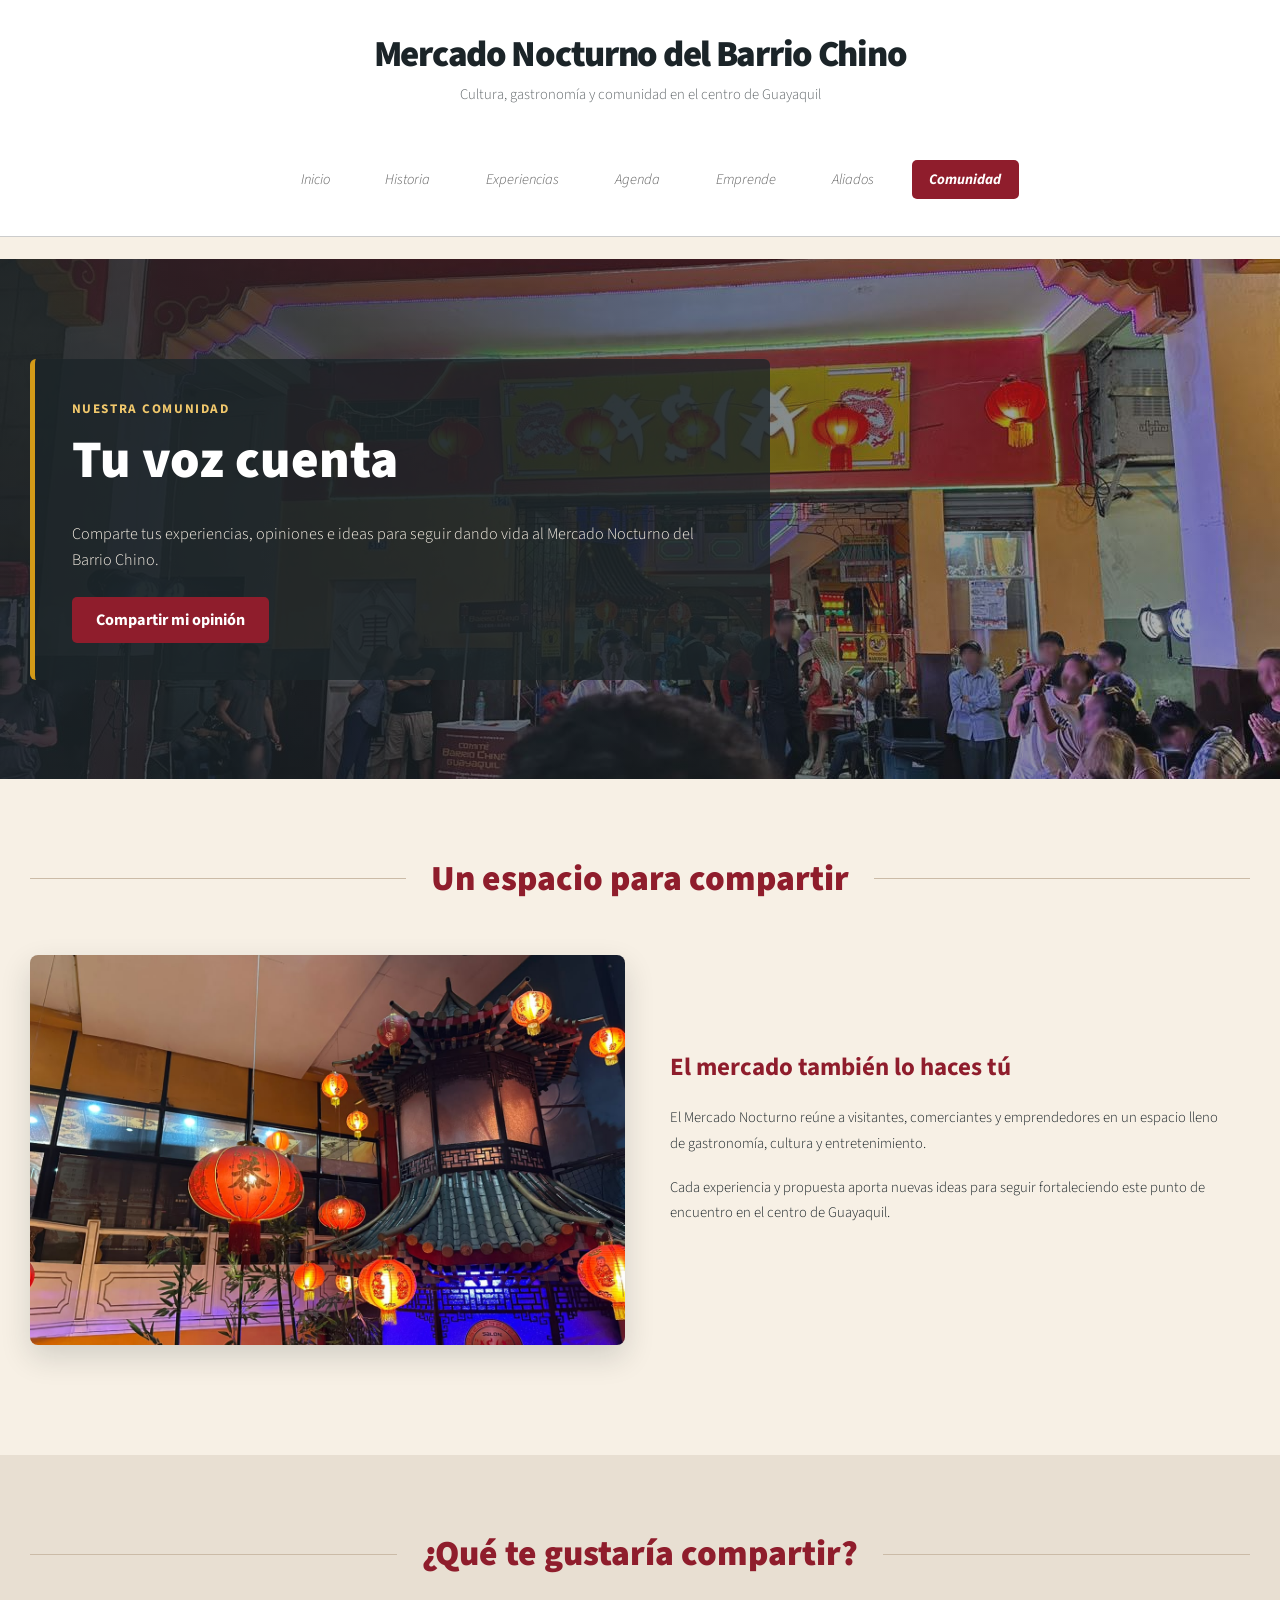
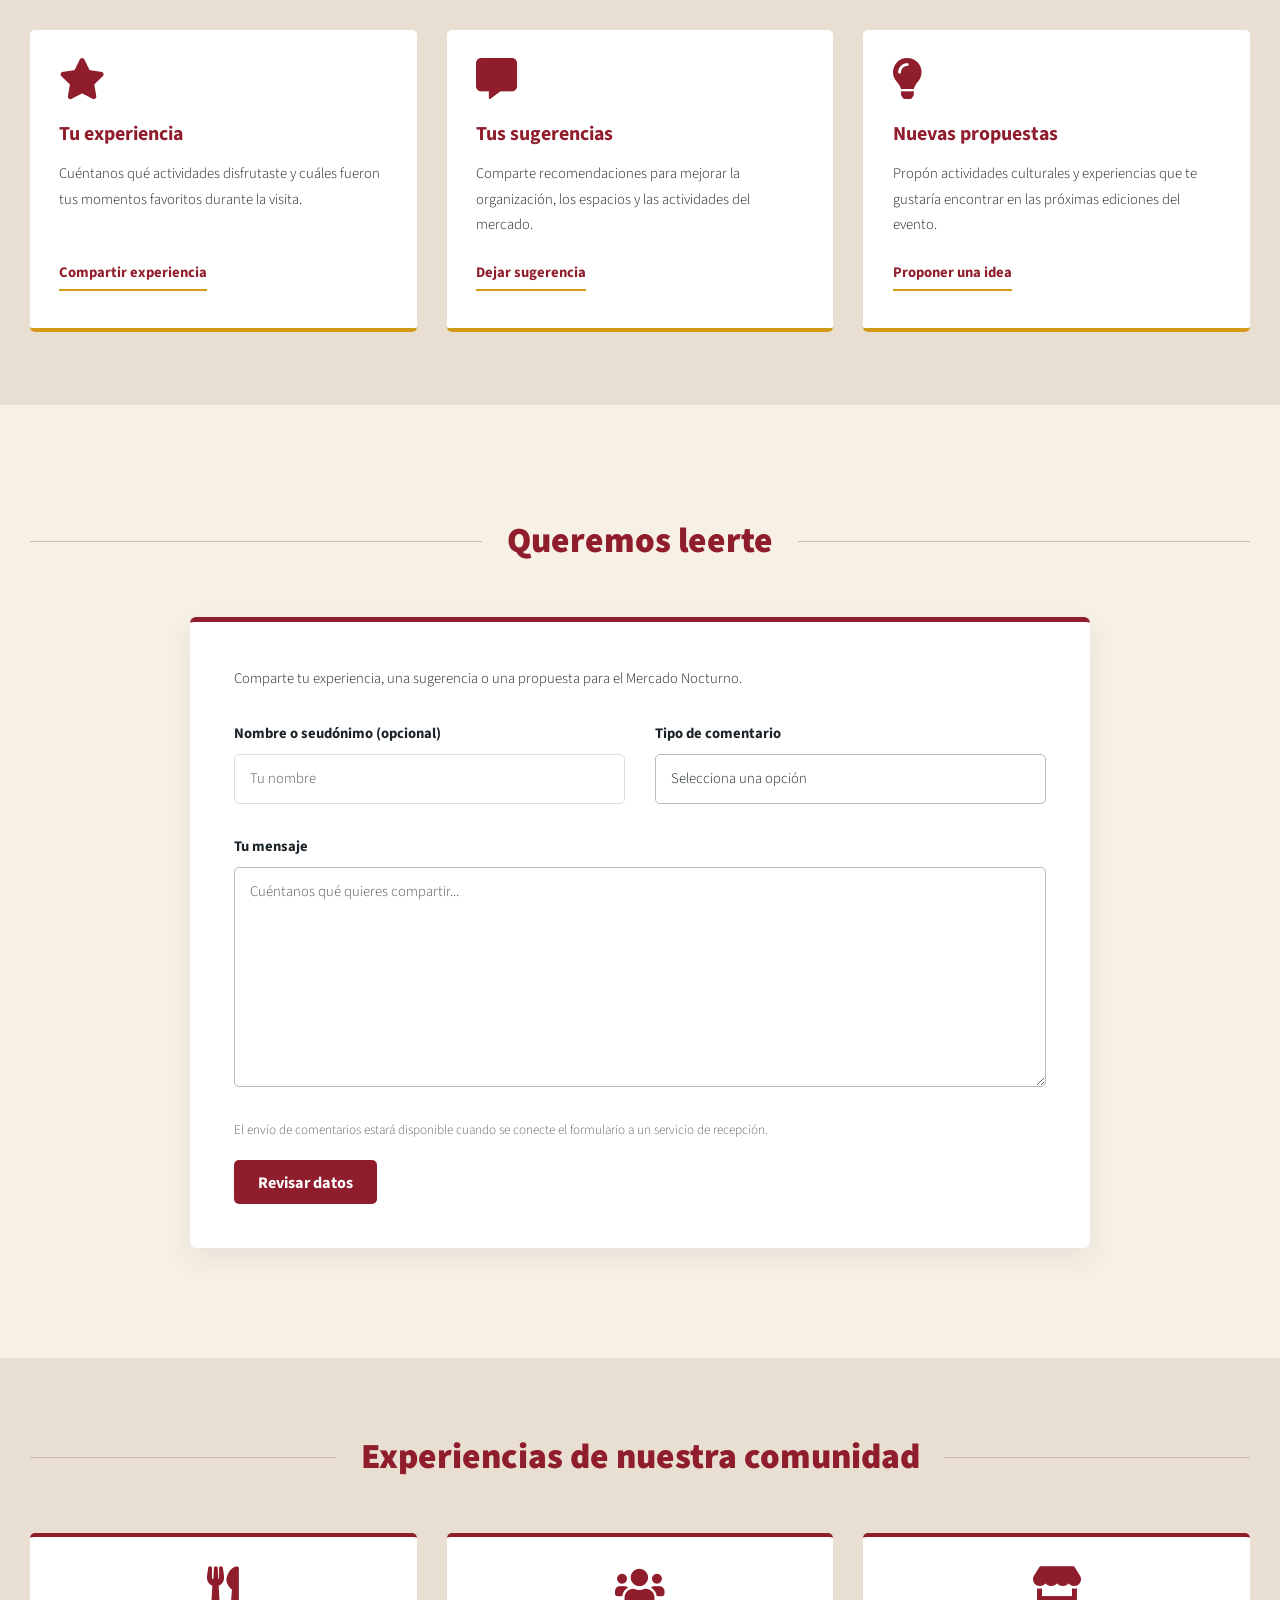
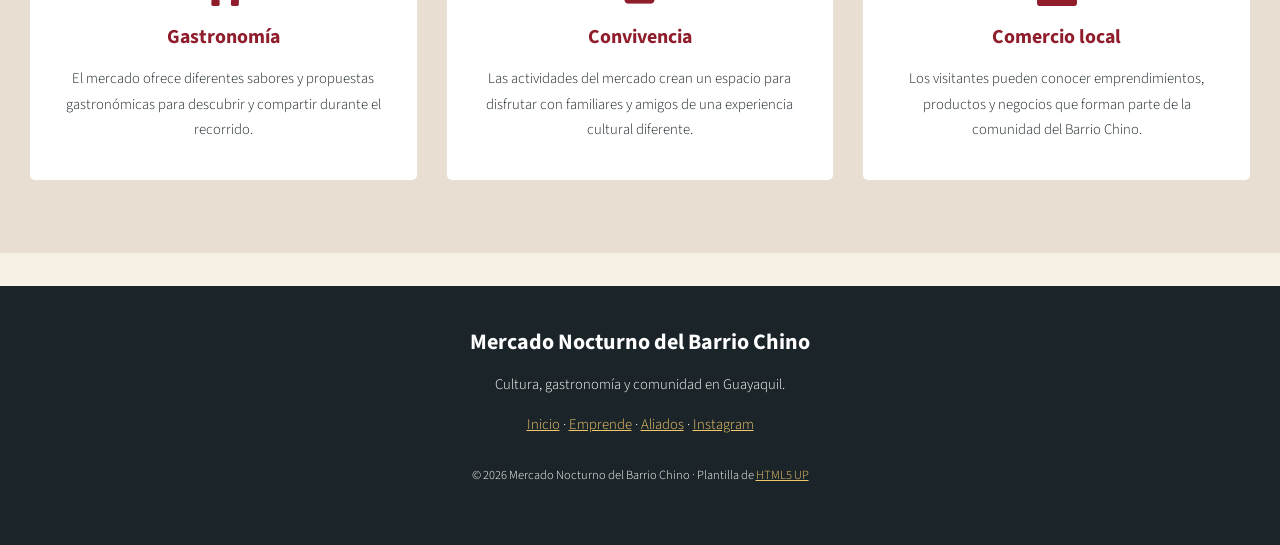
==== comunidad.html @ 09b79aa3 "Creacion de paginas secundarias y actualizacion de estilos del sitio" ====
<!DOCTYPE html>
<html lang="es">
<head>
    <meta charset="UTF-8">
    <meta name="viewport" content="width=device-width, initial-scale=1.0">
    <meta name="description" content="Comparte tus experiencias y opiniones sobre el Mercado Nocturno del Barrio Chino.">
    <title>Comunidad | Mercado Nocturno del Barrio Chino</title>
    <link rel="stylesheet" href="dopetrope/assets/css/main.css">
    <link rel="stylesheet" href="css/landing.css">
    <link rel="stylesheet" href="css/paginasAuxiliares.css">
</head>

<body class="is-preload">
    <div id="page-wrapper">

        <!-- encabezado -->

        <header id="header">
            <div class="marca">
                <h1><a href="index.html">Mercado Nocturno del Barrio Chino</a></h1>
                <p>Cultura, gastronomía y comunidad en el centro de Guayaquil</p>
            </div>

            <nav id="nav">
                <ul>
                    <li><a href="index.html">Inicio</a></li>
                    <li><a href="historia.html">Historia</a></li>
                    <li><a href="index.html#experiencias">Experiencias</a></li>
                    <li><a href="index.html#agenda">Agenda</a></li>
                    <li><a href="emprende.html">Emprende</a></li>
                    <li><a href="sponsor.html">Aliados</a></li>
                    <li class="current"><a href="comunidad.html">Comunidad</a></li>
                </ul>
            </nav>
        </header>

        <!-- banner -->

        <section class="banner-auxiliar banner-comunidad">
            <div class="container">
                <div class="banner-texto">
                    <p class="etiqueta-banner">Nuestra comunidad</p>
                    <h2>Tu voz cuenta</h2>
                    <p>Comparte tus experiencias, opiniones e ideas para
                       seguir dando vida al Mercado Nocturno del Barrio Chino.</p>
                    <a href="#formulario" class="button">Compartir mi opinión</a>
                </div>
            </div>
        </section>

        <main id="main">

            <!-- introduccion -->

            <section id="introduccion" class="seccion seccion-clara">
                <div class="container">
                    <header class="major">
                        <h2>Un espacio para compartir</h2>
                    </header>

                    <div class="row aln-middle">
                        <div class="col-6 col-12-medium">
                            <figure class="imagen-destacada">
                                <img src="resources/images/WhatsApp Image 2026-10-03 at 19.09.45.jpeg"
                                     alt="Ambiente del Barrio Chino de Guayaquil">
                            </figure>
                        </div>

                        <div class="col-6 col-12-medium">
                            <article class="texto-auxiliar">
                                <h3>El mercado también lo haces tú</h3>
                                <p>El Mercado Nocturno reúne a visitantes,
                                   comerciantes y emprendedores en un espacio
                                   lleno de gastronomía, cultura y entretenimiento.</p>
                                <p>Cada experiencia y propuesta aporta nuevas
                                   ideas para seguir fortaleciendo este punto
                                   de encuentro en el centro de Guayaquil.</p>
                            </article>
                        </div>
                    </div>
                </div>
            </section>

            <!-- opciones -->

            <section class="seccion seccion-alternativa">
                <div class="container">
                    <header class="major">
                        <h2>¿Qué te gustaría compartir?</h2>
                    </header>

                    <div class="row">
                        <div class="col-4 col-12-medium">
                            <article class="box tarjeta-auxiliar">
                                <span class="icon solid fa-star"></span>
                                <h3>Tu experiencia</h3>
                                <p>Cuéntanos qué actividades disfrutaste
                                   y cuáles fueron tus momentos favoritos
                                   durante la visita.</p>
                                <a href="#formulario" class="enlace-tarjeta">
                                    Compartir experiencia
                                </a>
                            </article>
                        </div>

                        <div class="col-4 col-12-medium">
                            <article class="box tarjeta-auxiliar">
                                <span class="icon solid fa-comment-alt"></span>
                                <h3>Tus sugerencias</h3>
                                <p>Comparte recomendaciones para mejorar
                                   la organización, los espacios y las
                                   actividades del mercado.</p>
                                <a href="#formulario" class="enlace-tarjeta">
                                    Dejar sugerencia
                                </a>
                            </article>
                        </div>

                        <div class="col-4 col-12-medium">
                            <article class="box tarjeta-auxiliar">
                                <span class="icon solid fa-lightbulb"></span>
                                <h3>Nuevas propuestas</h3>
                                <p>Propón actividades culturales y experiencias
                                   que te gustaría encontrar en las próximas
                                   ediciones del evento.</p>
                                <a href="#formulario" class="enlace-tarjeta">
                                    Proponer una idea
                                </a>
                            </article>
                        </div>
                    </div>
                </div>
            </section>

            <!-- formulario -->

            <section id="formulario" class="seccion seccion-clara">
                <div class="container">
                    <header class="major">
                        <h2>Queremos leerte</h2>
                    </header>

                    <div class="formulario-auxiliar">
                        <p>Comparte tu experiencia, una sugerencia
                           o una propuesta para el Mercado Nocturno.</p>

                        <form id="form-comunidad">
                            <div class="row">
                                <div class="col-6 col-12-small">
                                    <label for="nombre-comunidad">Nombre o seudónimo (opcional)</label>
                                    <input type="text" id="nombre-comunidad" name="nombre"
                                           placeholder="Tu nombre">
                                </div>

                                <div class="col-6 col-12-small">
                                    <label for="tipo-comentario">Tipo de comentario</label>
                                    <select id="tipo-comentario" name="tipo" required>
                                        <option value="">Selecciona una opción</option>
                                        <option value="experiencia">Experiencia</option>
                                        <option value="sugerencia">Sugerencia</option>
                                        <option value="propuesta">Propuesta</option>
                                    </select>
                                </div>

                                <div class="col-12">
                                    <label for="mensaje-comunidad">Tu mensaje</label>
                                    <textarea id="mensaje-comunidad" name="mensaje" rows="6"
                                              placeholder="Cuéntanos qué quieres compartir..."
                                              required></textarea>
                                </div>

                                <div class="col-12">
                                    <p class="aviso-formulario">El envío de comentarios estará disponible
                                       cuando se conecte el formulario a un servicio de recepción.</p>
                                    <button type="button" class="button"
                                            onclick="document.getElementById('form-comunidad').reportValidity()">
                                        Revisar datos
                                    </button>
                                </div>
                            </div>
                        </form>
                    </div>
                </div>
            </section>

            <!-- experiencias -->

            <section id="experiencias-comunidad" class="seccion seccion-alternativa">
                <div class="container">
                    <header class="major">
                        <h2>Experiencias de nuestra comunidad</h2>
                    </header>

                    <div class="row">
                        <div class="col-4 col-12-medium">
                            <article class="box tarjeta-experiencia">
                                <span class="icon solid fa-utensils"></span>
                                <h3>Gastronomía</h3>
                                <p>El mercado ofrece diferentes sabores
                                   y propuestas gastronómicas para descubrir
                                   y compartir durante el recorrido.</p>
                            </article>
                        </div>

                        <div class="col-4 col-12-medium">
                            <article class="box tarjeta-experiencia">
                                <span class="icon solid fa-users"></span>
                                <h3>Convivencia</h3>
                                <p>Las actividades del mercado crean un espacio
                                   para disfrutar con familiares y amigos
                                   de una experiencia cultural diferente.</p>
                            </article>
                        </div>

                        <div class="col-4 col-12-medium">
                            <article class="box tarjeta-experiencia">
                                <span class="icon solid fa-store"></span>
                                <h3>Comercio local</h3>
                                <p>Los visitantes pueden conocer emprendimientos,
                                   productos y negocios que forman parte
                                   de la comunidad del Barrio Chino.</p>
                            </article>
                        </div>
                    </div>
                </div>
            </section>

        </main>

        <!-- footer -->

        <footer id="footer">
            <div class="container footer-auxiliar">
                <h2>Mercado Nocturno del Barrio Chino</h2>
                <p>Cultura, gastronomía y comunidad en Guayaquil.</p>

                <p>
                    <a href="index.html">Inicio</a> ·
                    <a href="emprende.html">Emprende</a> ·
                    <a href="sponsor.html">Aliados</a> ·
                    <a href="https://www.instagram.com/comitebarriochino.gyq/"
                       target="_blank" rel="noopener noreferrer">Instagram</a>
                </p>

                <p class="creditos">&copy; 2026 Mercado Nocturno del Barrio Chino ·
                   Plantilla de <a href="https://html5up.net/">HTML5 UP</a></p>
            </div>
        </footer>

    </div>

    <!-- scripts de dopetrope -->

    <script src="dopetrope/assets/js/jquery.min.js"></script>
    <script src="dopetrope/assets/js/jquery.dropotron.min.js"></script>
    <script src="dopetrope/assets/js/browser.min.js"></script>
    <script src="dopetrope/assets/js/breakpoints.min.js"></script>
    <script src="dopetrope/assets/js/util.js"></script>
    <script src="dopetrope/assets/js/main.js"></script>
</body>
</html>
---- dopetrope/assets/css/main.css ----
@import url("fontawesome-all.min.css");
@import url("https://fonts.googleapis.com/css?family=Source+Sans+Pro:300,400,700,900,300italic");

/*
	Dopetrope by HTML5 UP
	html5up.net | @ajlkn
	Free for personal and commercial use under the CCA 3.0 license (html5up.net/license)
*/

html, body, div, span, applet, object,
iframe, h1, h2, h3, h4, h5, h6, p, blockquote,
pre, a, abbr, acronym, address, big, cite,
code, del, dfn, em, img, ins, kbd, q, s, samp,
small, strike, strong, sub, sup, tt, var, b,
u, i, center, dl, dt, dd, ol, ul, li, fieldset,
form, label, legend, table, caption, tbody,
tfoot, thead, tr, th, td, article, aside,
canvas, details, embed, figure, figcaption,
footer, header, hgroup, menu, nav, output, ruby,
section, summary, time, mark, audio, video {
	margin: 0;
	padding: 0;
	border: 0;
	font-size: 100%;
	font: inherit;
	vertical-align: baseline;}

article, aside, details, figcaption, figure,
footer, header, hgroup, menu, nav, section {
	display: block;}

body {
	line-height: 1;
}

ol, ul {
	list-style: none;
}

blockquote, q {
	quotes: none;
}

	blockquote:before, blockquote:after, q:before, q:after {
		content: '';
		content: none;
	}

table {
	border-collapse: collapse;
	border-spacing: 0;
}

body {
	-webkit-text-size-adjust: none;
}

mark {
	background-color: transparent;
	color: inherit;
}

input::-moz-focus-inner {
	border: 0;
	padding: 0;
}

input, select, textarea {
	-moz-appearance: none;
	-webkit-appearance: none;
	-ms-appearance: none;
	appearance: none;
}

/* Basic */

	html {
		box-sizing: border-box;
	}

	*, *:before, *:after {
		box-sizing: inherit;
	}

	body {
		background: #252122;
		background-image: url("images/bg02.png");
	}

		body.is-preload *, body.is-preload *:before, body.is-preload *:after {
			-moz-animation: none !important;
			-webkit-animation: none !important;
			-ms-animation: none !important;
			animation: none !important;
			-moz-transition: none !important;
			-webkit-transition: none !important;
			-ms-transition: none !important;
			transition: none !important;
		}

	body, input, textarea, select {
		font-family: 'Source Sans Pro';
		font-weight: 300;
		color: #5d5d5d;
		font-size: 14pt;
		line-height: 1.75em;
	}

	strong, b {
		color: #252122;
		font-weight: 400;
	}

	i, em {
		font-style: italic;
	}

	sub {
		position: relative;
		top: 0.5em;
		font-size: 0.8em;
	}

	sup {
		position: relative;
		top: -0.5em;
		font-size: 0.8em;
	}

	blockquote {
		border-left: solid 0.75em #dddddd;
		padding: 1em 0 1em 1.5em;
		font-style: italic;
	}

	h1, h2, h3, h4, h5, h6 {
		color: #252122;
		font-weight: 700;
	}

	h1 a, h2 a, h3 a, h4 a, h5 a, h6 a {
		color: inherit;
		text-decoration: none;
	}

	h2 {
		font-size: 1.5em;
	}

	h3 {
		font-size: 1.35em;
	}

	a {
		color: #d52349;
		text-decoration: underline;
	}

		a:hover {
			text-decoration: none;
		}

	br.clear {
		clear: both;
	}

	hr {
		border: 0;
		border-top: solid 1px #dddddd;
		height: 1px;
		margin: 2em 0 2em 0;
	}

	p, ul, ol, dl, table {
		margin-bottom: 2em;
	}

/* Container */

	.container {
		margin: 0 auto;
		max-width: 100%;
		width: 70em;
	}

		@media screen and (max-width: 1680px) {

			.container {
				width: 70em;
			}

		}

		@media screen and (max-width: 1280px) {

			.container {
				width: calc(100% - 60px);
			}

		}

		@media screen and (max-width: 980px) {

			.container {
				width: calc(100% - 80px);
			}

		}

		@media screen and (max-width: 736px) {

			.container {
				width: calc(100% - 40px);
			}

		}

/* Row */

	.row {
		display: flex;
		flex-wrap: wrap;
		box-sizing: border-box;
		align-items: stretch;
	}

		.row > * {
			box-sizing: border-box;
		}

		.row.gtr-uniform > * > :last-child {
			margin-bottom: 0;
		}

		.row.aln-left {
			justify-content: flex-start;
		}

		.row.aln-center {
			justify-content: center;
		}

		.row.aln-right {
			justify-content: flex-end;
		}

		.row.aln-top {
			align-items: flex-start;
		}

		.row.aln-middle {
			align-items: center;
		}

		.row.aln-bottom {
			align-items: flex-end;
		}

		.row > .imp {
			order: -1;
		}

		.row > .col-1 {
			width: 8.33333%;
		}

		.row > .off-1 {
			margin-left: 8.33333%;
		}

		.row > .col-2 {
			width: 16.66667%;
		}

		.row > .off-2 {
			margin-left: 16.66667%;
		}

		.row > .col-3 {
			width: 25%;
		}

		.row > .off-3 {
			margin-left: 25%;
		}

		.row > .col-4 {
			width: 33.33333%;
		}

		.row > .off-4 {
			margin-left: 33.33333%;
		}

		.row > .col-5 {
			width: 41.66667%;
		}

		.row > .off-5 {
			margin-left: 41.66667%;
		}

		.row > .col-6 {
			width: 50%;
		}

		.row > .off-6 {
			margin-left: 50%;
		}

		.row > .col-7 {
			width: 58.33333%;
		}

		.row > .off-7 {
			margin-left: 58.33333%;
		}

		.row > .col-8 {
			width: 66.66667%;
		}

		.row > .off-8 {
			margin-left: 66.66667%;
		}

		.row > .col-9 {
			width: 75%;
		}

		.row > .off-9 {
			margin-left: 75%;
		}

		.row > .col-10 {
			width: 83.33333%;
		}

		.row > .off-10 {
			margin-left: 83.33333%;
		}

		.row > .col-11 {
			width: 91.66667%;
		}

		.row > .off-11 {
			margin-left: 91.66667%;
		}

		.row > .col-12 {
			width: 100%;
		}

		.row > .off-12 {
			margin-left: 100%;
		}

		.row.gtr-0 {
			margin-top: 0px;
			margin-left: 0px;
		}

			.row.gtr-0 > * {
				padding: 0px 0 0 0px;
			}

			.row.gtr-0.gtr-uniform {
				margin-top: 0px;
			}

				.row.gtr-0.gtr-uniform > * {
					padding-top: 0px;
				}

		.row.gtr-25 {
			margin-top: -12.5px;
			margin-left: -12.5px;
		}

			.row.gtr-25 > * {
				padding: 12.5px 0 0 12.5px;
			}

			.row.gtr-25.gtr-uniform {
				margin-top: -12.5px;
			}

				.row.gtr-25.gtr-uniform > * {
					padding-top: 12.5px;
				}

		.row.gtr-50 {
			margin-top: -25px;
			margin-left: -25px;
		}

			.row.gtr-50 > * {
				padding: 25px 0 0 25px;
			}

			.row.gtr-50.gtr-uniform {
				margin-top: -25px;
			}

				.row.gtr-50.gtr-uniform > * {
					padding-top: 25px;
				}

		.row {
			margin-top: -50px;
			margin-left: -50px;
		}

			.row > * {
				padding: 50px 0 0 50px;
			}

			.row.gtr-uniform {
				margin-top: -50px;
			}

				.row.gtr-uniform > * {
					padding-top: 50px;
				}

		.row.gtr-150 {
			margin-top: -75px;
			margin-left: -75px;
		}

			.row.gtr-150 > * {
				padding: 75px 0 0 75px;
			}

			.row.gtr-150.gtr-uniform {
				margin-top: -75px;
			}

				.row.gtr-150.gtr-uniform > * {
					padding-top: 75px;
				}

		.row.gtr-200 {
			margin-top: -100px;
			margin-left: -100px;
		}

			.row.gtr-200 > * {
				padding: 100px 0 0 100px;
			}

			.row.gtr-200.gtr-uniform {
				margin-top: -100px;
			}

				.row.gtr-200.gtr-uniform > * {
					padding-top: 100px;
				}

		@media screen and (max-width: 1680px) {

			.row {
				display: flex;
				flex-wrap: wrap;
				box-sizing: border-box;
				align-items: stretch;
			}

				.row > * {
					box-sizing: border-box;
				}

				.row.gtr-uniform > * > :last-child {
					margin-bottom: 0;
				}

				.row.aln-left {
					justify-content: flex-start;
				}

				.row.aln-center {
					justify-content: center;
				}

				.row.aln-right {
					justify-content: flex-end;
				}

				.row.aln-top {
					align-items: flex-start;
				}

				.row.aln-middle {
					align-items: center;
				}

				.row.aln-bottom {
					align-items: flex-end;
				}

				.row > .imp-xlarge {
					order: -1;
				}

				.row > .col-1-xlarge {
					width: 8.33333%;
				}

				.row > .off-1-xlarge {
					margin-left: 8.33333%;
				}

				.row > .col-2-xlarge {
					width: 16.66667%;
				}

				.row > .off-2-xlarge {
					margin-left: 16.66667%;
				}

				.row > .col-3-xlarge {
					width: 25%;
				}

				.row > .off-3-xlarge {
					margin-left: 25%;
				}

				.row > .col-4-xlarge {
					width: 33.33333%;
				}

				.row > .off-4-xlarge {
					margin-left: 33.33333%;
				}

				.row > .col-5-xlarge {
					width: 41.66667%;
				}

				.row > .off-5-xlarge {
					margin-left: 41.66667%;
				}

				.row > .col-6-xlarge {
					width: 50%;
				}

				.row > .off-6-xlarge {
					margin-left: 50%;
				}

				.row > .col-7-xlarge {
					width: 58.33333%;
				}

				.row > .off-7-xlarge {
					margin-left: 58.33333%;
				}

				.row > .col-8-xlarge {
					width: 66.66667%;
				}

				.row > .off-8-xlarge {
					margin-left: 66.66667%;
				}

				.row > .col-9-xlarge {
					width: 75%;
				}

				.row > .off-9-xlarge {
					margin-left: 75%;
				}

				.row > .col-10-xlarge {
					width: 83.33333%;
				}

				.row > .off-10-xlarge {
					margin-left: 83.33333%;
				}

				.row > .col-11-xlarge {
					width: 91.66667%;
				}

				.row > .off-11-xlarge {
					margin-left: 91.66667%;
				}

				.row > .col-12-xlarge {
					width: 100%;
				}

				.row > .off-12-xlarge {
					margin-left: 100%;
				}

				.row.gtr-0 {
					margin-top: 0px;
					margin-left: 0px;
				}

					.row.gtr-0 > * {
						padding: 0px 0 0 0px;
					}

					.row.gtr-0.gtr-uniform {
						margin-top: 0px;
					}

						.row.gtr-0.gtr-uniform > * {
							padding-top: 0px;
						}

				.row.gtr-25 {
					margin-top: -12.5px;
					margin-left: -12.5px;
				}

					.row.gtr-25 > * {
						padding: 12.5px 0 0 12.5px;
					}

					.row.gtr-25.gtr-uniform {
						margin-top: -12.5px;
					}

						.row.gtr-25.gtr-uniform > * {
							padding-top: 12.5px;
						}

				.row.gtr-50 {
					margin-top: -25px;
					margin-left: -25px;
				}

					.row.gtr-50 > * {
						padding: 25px 0 0 25px;
					}

					.row.gtr-50.gtr-uniform {
						margin-top: -25px;
					}

						.row.gtr-50.gtr-uniform > * {
							padding-top: 25px;
						}

				.row {
					margin-top: -50px;
					margin-left: -50px;
				}

					.row > * {
						padding: 50px 0 0 50px;
					}

					.row.gtr-uniform {
						margin-top: -50px;
					}

						.row.gtr-uniform > * {
							padding-top: 50px;
						}

				.row.gtr-150 {
					margin-top: -75px;
					margin-left: -75px;
				}

					.row.gtr-150 > * {
						padding: 75px 0 0 75px;
					}

					.row.gtr-150.gtr-uniform {
						margin-top: -75px;
					}

						.row.gtr-150.gtr-uniform > * {
							padding-top: 75px;
						}

				.row.gtr-200 {
					margin-top: -100px;
					margin-left: -100px;
				}

					.row.gtr-200 > * {
						padding: 100px 0 0 100px;
					}

					.row.gtr-200.gtr-uniform {
						margin-top: -100px;
					}

						.row.gtr-200.gtr-uniform > * {
							padding-top: 100px;
						}

		}

		@media screen and (max-width: 1280px) {

			.row {
				display: flex;
				flex-wrap: wrap;
				box-sizing: border-box;
				align-items: stretch;
			}

				.row > * {
					box-sizing: border-box;
				}

				.row.gtr-uniform > * > :last-child {
					margin-bottom: 0;
				}

				.row.aln-left {
					justify-content: flex-start;
				}

				.row.aln-center {
					justify-content: center;
				}

				.row.aln-right {
					justify-content: flex-end;
				}

				.row.aln-top {
					align-items: flex-start;
				}

				.row.aln-middle {
					align-items: center;
				}

				.row.aln-bottom {
					align-items: flex-end;
				}

				.row > .imp-large {
					order: -1;
				}

				.row > .col-1-large {
					width: 8.33333%;
				}

				.row > .off-1-large {
					margin-left: 8.33333%;
				}

				.row > .col-2-large {
					width: 16.66667%;
				}

				.row > .off-2-large {
					margin-left: 16.66667%;
				}

				.row > .col-3-large {
					width: 25%;
				}

				.row > .off-3-large {
					margin-left: 25%;
				}

				.row > .col-4-large {
					width: 33.33333%;
				}

				.row > .off-4-large {
					margin-left: 33.33333%;
				}

				.row > .col-5-large {
					width: 41.66667%;
				}

				.row > .off-5-large {
					margin-left: 41.66667%;
				}

				.row > .col-6-large {
					width: 50%;
				}

				.row > .off-6-large {
					margin-left: 50%;
				}

				.row > .col-7-large {
					width: 58.33333%;
				}

				.row > .off-7-large {
					margin-left: 58.33333%;
				}

				.row > .col-8-large {
					width: 66.66667%;
				}

				.row > .off-8-large {
					margin-left: 66.66667%;
				}

				.row > .col-9-large {
					width: 75%;
				}

				.row > .off-9-large {
					margin-left: 75%;
				}

				.row > .col-10-large {
					width: 83.33333%;
				}

				.row > .off-10-large {
					margin-left: 83.33333%;
				}

				.row > .col-11-large {
					width: 91.66667%;
				}

				.row > .off-11-large {
					margin-left: 91.66667%;
				}

				.row > .col-12-large {
					width: 100%;
				}

				.row > .off-12-large {
					margin-left: 100%;
				}

				.row.gtr-0 {
					margin-top: 0px;
					margin-left: 0px;
				}

					.row.gtr-0 > * {
						padding: 0px 0 0 0px;
					}

					.row.gtr-0.gtr-uniform {
						margin-top: 0px;
					}

						.row.gtr-0.gtr-uniform > * {
							padding-top: 0px;
						}

				.row.gtr-25 {
					margin-top: -7.5px;
					margin-left: -7.5px;
				}

					.row.gtr-25 > * {
						padding: 7.5px 0 0 7.5px;
					}

					.row.gtr-25.gtr-uniform {
						margin-top: -7.5px;
					}

						.row.gtr-25.gtr-uniform > * {
							padding-top: 7.5px;
						}

				.row.gtr-50 {
					margin-top: -15px;
					margin-left: -15px;
				}

					.row.gtr-50 > * {
						padding: 15px 0 0 15px;
					}

					.row.gtr-50.gtr-uniform {
						margin-top: -15px;
					}

						.row.gtr-50.gtr-uniform > * {
							padding-top: 15px;
						}

				.row {
					margin-top: -30px;
					margin-left: -30px;
				}

					.row > * {
						padding: 30px 0 0 30px;
					}

					.row.gtr-uniform {
						margin-top: -30px;
					}

						.row.gtr-uniform > * {
							padding-top: 30px;
						}

				.row.gtr-150 {
					margin-top: -45px;
					margin-left: -45px;
				}

					.row.gtr-150 > * {
						padding: 45px 0 0 45px;
					}

					.row.gtr-150.gtr-uniform {
						margin-top: -45px;
					}

						.row.gtr-150.gtr-uniform > * {
							padding-top: 45px;
						}

				.row.gtr-200 {
					margin-top: -60px;
					margin-left: -60px;
				}

					.row.gtr-200 > * {
						padding: 60px 0 0 60px;
					}

					.row.gtr-200.gtr-uniform {
						margin-top: -60px;
					}

						.row.gtr-200.gtr-uniform > * {
							padding-top: 60px;
						}

		}

		@media screen and (max-width: 980px) {

			.row {
				display: flex;
				flex-wrap: wrap;
				box-sizing: border-box;
				align-items: stretch;
			}

				.row > * {
					box-sizing: border-box;
				}

				.row.gtr-uniform > * > :last-child {
					margin-bottom: 0;
				}

				.row.aln-left {
					justify-content: flex-start;
				}

				.row.aln-center {
					justify-content: center;
				}

				.row.aln-right {
					justify-content: flex-end;
				}

				.row.aln-top {
					align-items: flex-start;
				}

				.row.aln-middle {
					align-items: center;
				}

				.row.aln-bottom {
					align-items: flex-end;
				}

				.row > .imp-medium {
					order: -1;
				}

				.row > .col-1-medium {
					width: 8.33333%;
				}

				.row > .off-1-medium {
					margin-left: 8.33333%;
				}

				.row > .col-2-medium {
					width: 16.66667%;
				}

				.row > .off-2-medium {
					margin-left: 16.66667%;
				}

				.row > .col-3-medium {
					width: 25%;
				}

				.row > .off-3-medium {
					margin-left: 25%;
				}

				.row > .col-4-medium {
					width: 33.33333%;
				}

				.row > .off-4-medium {
					margin-left: 33.33333%;
				}

				.row > .col-5-medium {
					width: 41.66667%;
				}

				.row > .off-5-medium {
					margin-left: 41.66667%;
				}

				.row > .col-6-medium {
					width: 50%;
				}

				.row > .off-6-medium {
					margin-left: 50%;
				}

				.row > .col-7-medium {
					width: 58.33333%;
				}

				.row > .off-7-medium {
					margin-left: 58.33333%;
				}

				.row > .col-8-medium {
					width: 66.66667%;
				}

				.row > .off-8-medium {
					margin-left: 66.66667%;
				}

				.row > .col-9-medium {
					width: 75%;
				}

				.row > .off-9-medium {
					margin-left: 75%;
				}

				.row > .col-10-medium {
					width: 83.33333%;
				}

				.row > .off-10-medium {
					margin-left: 83.33333%;
				}

				.row > .col-11-medium {
					width: 91.66667%;
				}

				.row > .off-11-medium {
					margin-left: 91.66667%;
				}

				.row > .col-12-medium {
					width: 100%;
				}

				.row > .off-12-medium {
					margin-left: 100%;
				}

				.row.gtr-0 {
					margin-top: 0px;
					margin-left: 0px;
				}

					.row.gtr-0 > * {
						padding: 0px 0 0 0px;
					}

					.row.gtr-0.gtr-uniform {
						margin-top: 0px;
					}

						.row.gtr-0.gtr-uniform > * {
							padding-top: 0px;
						}

				.row.gtr-25 {
					margin-top: -10px;
					margin-left: -10px;
				}

					.row.gtr-25 > * {
						padding: 10px 0 0 10px;
					}

					.row.gtr-25.gtr-uniform {
						margin-top: -10px;
					}

						.row.gtr-25.gtr-uniform > * {
							padding-top: 10px;
						}

				.row.gtr-50 {
					margin-top: -20px;
					margin-left: -20px;
				}

					.row.gtr-50 > * {
						padding: 20px 0 0 20px;
					}

					.row.gtr-50.gtr-uniform {
						margin-top: -20px;
					}

						.row.gtr-50.gtr-uniform > * {
							padding-top: 20px;
						}

				.row {
					margin-top: -40px;
					margin-left: -40px;
				}

					.row > * {
						padding: 40px 0 0 40px;
					}

					.row.gtr-uniform {
						margin-top: -40px;
					}

						.row.gtr-uniform > * {
							padding-top: 40px;
						}

				.row.gtr-150 {
					margin-top: -60px;
					margin-left: -60px;
				}

					.row.gtr-150 > * {
						padding: 60px 0 0 60px;
					}

					.row.gtr-150.gtr-uniform {
						margin-top: -60px;
					}

						.row.gtr-150.gtr-uniform > * {
							padding-top: 60px;
						}

				.row.gtr-200 {
					margin-top: -80px;
					margin-left: -80px;
				}

					.row.gtr-200 > * {
						padding: 80px 0 0 80px;
					}

					.row.gtr-200.gtr-uniform {
						margin-top: -80px;
					}

						.row.gtr-200.gtr-uniform > * {
							padding-top: 80px;
						}

		}

		@media screen and (max-width: 736px) {

			.row {
				display: flex;
				flex-wrap: wrap;
				box-sizing: border-box;
				align-items: stretch;
			}

				.row > * {
					box-sizing: border-box;
				}

				.row.gtr-uniform > * > :last-child {
					margin-bottom: 0;
				}

				.row.aln-left {
					justify-content: flex-start;
				}

				.row.aln-center {
					justify-content: center;
				}

				.row.aln-right {
					justify-content: flex-end;
				}

				.row.aln-top {
					align-items: flex-start;
				}

				.row.aln-middle {
					align-items: center;
				}

				.row.aln-bottom {
					align-items: flex-end;
				}

				.row > .imp-small {
					order: -1;
				}

				.row > .col-1-small {
					width: 8.33333%;
				}

				.row > .off-1-small {
					margin-left: 8.33333%;
				}

				.row > .col-2-small {
					width: 16.66667%;
				}

				.row > .off-2-small {
					margin-left: 16.66667%;
				}

				.row > .col-3-small {
					width: 25%;
				}

				.row > .off-3-small {
					margin-left: 25%;
				}

				.row > .col-4-small {
					width: 33.33333%;
				}

				.row > .off-4-small {
					margin-left: 33.33333%;
				}

				.row > .col-5-small {
					width: 41.66667%;
				}

				.row > .off-5-small {
					margin-left: 41.66667%;
				}

				.row > .col-6-small {
					width: 50%;
				}

				.row > .off-6-small {
					margin-left: 50%;
				}

				.row > .col-7-small {
					width: 58.33333%;
				}

				.row > .off-7-small {
					margin-left: 58.33333%;
				}

				.row > .col-8-small {
					width: 66.66667%;
				}

				.row > .off-8-small {
					margin-left: 66.66667%;
				}

				.row > .col-9-small {
					width: 75%;
				}

				.row > .off-9-small {
					margin-left: 75%;
				}

				.row > .col-10-small {
					width: 83.33333%;
				}

				.row > .off-10-small {
					margin-left: 83.33333%;
				}

				.row > .col-11-small {
					width: 91.66667%;
				}

				.row > .off-11-small {
					margin-left: 91.66667%;
				}

				.row > .col-12-small {
					width: 100%;
				}

				.row > .off-12-small {
					margin-left: 100%;
				}

				.row.gtr-0 {
					margin-top: 0px;
					margin-left: 0px;
				}

					.row.gtr-0 > * {
						padding: 0px 0 0 0px;
					}

					.row.gtr-0.gtr-uniform {
						margin-top: 0px;
					}

						.row.gtr-0.gtr-uniform > * {
							padding-top: 0px;
						}

				.row.gtr-25 {
					margin-top: -5px;
					margin-left: -5px;
				}

					.row.gtr-25 > * {
						padding: 5px 0 0 5px;
					}

					.row.gtr-25.gtr-uniform {
						margin-top: -5px;
					}

						.row.gtr-25.gtr-uniform > * {
							padding-top: 5px;
						}

				.row.gtr-50 {
					margin-top: -10px;
					margin-left: -10px;
				}

					.row.gtr-50 > * {
						padding: 10px 0 0 10px;
					}

					.row.gtr-50.gtr-uniform {
						margin-top: -10px;
					}

						.row.gtr-50.gtr-uniform > * {
							padding-top: 10px;
						}

				.row {
					margin-top: -20px;
					margin-left: -20px;
				}

					.row > * {
						padding: 20px 0 0 20px;
					}

					.row.gtr-uniform {
						margin-top: -20px;
					}

						.row.gtr-uniform > * {
							padding-top: 20px;
						}

				.row.gtr-150 {
					margin-top: -30px;
					margin-left: -30px;
				}

					.row.gtr-150 > * {
						padding: 30px 0 0 30px;
					}

					.row.gtr-150.gtr-uniform {
						margin-top: -30px;
					}

						.row.gtr-150.gtr-uniform > * {
							padding-top: 30px;
						}

				.row.gtr-200 {
					margin-top: -40px;
					margin-left: -40px;
				}

					.row.gtr-200 > * {
						padding: 40px 0 0 40px;
					}

					.row.gtr-200.gtr-uniform {
						margin-top: -40px;
					}

						.row.gtr-200.gtr-uniform > * {
							padding-top: 40px;
						}

		}

/* Form */

	form label {
		display: block;
		color: #252122;
		font-weight: 400;
		margin: 0 0 0.5em 0;
	}

	form input[type=text],
	form input[type=email],
	form input[type=password],
	form select,
	form textarea {
		-webkit-appearance: none;
		display: block;
		border: 0;
		padding: 0.75em 1em;
		font-size: 1em;
		border-radius: 5px;
		border: solid 1px #dddddd;
		background: #fff;
		width: 100%;
	}

		form input[type=text]:focus,
		form input[type=email]:focus,
		form input[type=password]:focus,
		form select:focus,
		form textarea:focus {
			box-shadow: inset 0px 0px 1px 1px #43bff0;
		}

	form textarea {
		height: 15em;
	}

	form ::-webkit-input-placeholder {
		color: #555 !important;
	}

	form :-moz-placeholder {
		color: #555 !important;
	}

	form ::-moz-placeholder {
		color: #555 !important;
	}

	form :-ms-input-placeholder {
		color: #555 !important;
	}

	form ::-moz-focus-inner {
		border: 0;
	}

/* Tables */

	table {
		width: 100%;
	}

		table tr {
			border-top: solid 1px #dddddd;
		}

			table tr:first-child {
				border-top: 0;
			}

		table td {
			padding: 0.5em 1em 0.5em 1em;
		}

		table th {
			text-align: left;
			padding: 0.5em 1em 0.5em 1em;
			font-weight: 700;
			margin: 0 0 1em 0;
		}

		table thead {
			border-bottom: solid 2px #dddddd;
		}

/* Section/Article */

	section, article {
		margin-bottom: 2.5em;
	}

		section > :last-child, section:last-child, article > :last-child, article:last-child {
			margin-bottom: 0;
		}

	header {
		margin: 0 0 1.5em 0;
	}

		header > p {
			display: block;
			font-style: italic;
			margin: 0.5em 0 0 0;
			padding-bottom: 0.5em;
		}

		header.major {
			position: relative;
			text-align: center;
			border-top: solid 1px #ccc;
			top: 1em;
			margin: 0 0 3em 0;
		}

			header.major h2 {
				background: #fff;
				position: relative;
				top: -0.65em;
				display: inline;
				margin: 0;
				padding: 0 1em 0 1em;
			}

	footer {
		margin: 2.25em 0 0 0;
	}

/* Box */

	.box {
		background: #ffffff;
		border-bottom: solid 1px #ccc;
		padding: 2.75em 1.75em 2.75em 1.75em;
	}

		.box .image.featured {
			position: relative;
			width: auto;
			left: 1.75em;
			top: 1.75em;
			margin: -4.5em 0 4.25em -3.5em;
		}

		.box.post header {
			padding-top: 1em;
			margin: 0 0 2em 0;
		}

		.box.post h2 {
			font-size: 2.5em;
			letter-spacing: -0.015em;
		}

		.box.post header > p {
			margin-top: 1.25em;
			font-size: 1.25em;
		}

		.box footer ul.actions {
			margin-bottom: 0;
		}

/* Button */

	input[type="button"],
	input[type="submit"],
	input[type="reset"],
	button,
	.button {
		-webkit-appearance: none;
		display: inline-block;
		text-decoration: none;
		cursor: pointer;
		border: 0;
		border-radius: 5px;
		background: #d52349;
		color: #fff !important;
		font-weight: 700;
		outline: 0;
		font-size: 1.1em;
		padding: 0.65em 1.5em 0.65em 1.5em;
		text-align: center;
		-moz-transition: background-color .25s ease-in-out;
		-webkit-transition: background-color .25s ease-in-out;
		-ms-transition: background-color .25s ease-in-out;
		transition: background-color .25s ease-in-out;
	}

		input[type="button"]:hover,
		input[type="submit"]:hover,
		input[type="reset"]:hover,
		button:hover,
		.button:hover {
			background: #e53359;
		}

		input[type="button"]:active,
		input[type="submit"]:active,
		input[type="reset"]:active,
		button:active,
		.button:active {
			background: #c51349;
		}

		input[type="button"].alt,
		input[type="submit"].alt,
		input[type="reset"].alt,
		button.alt,
		.button.alt {
			background: #252122;
		}

			input[type="button"].alt:hover,
			input[type="submit"].alt:hover,
			input[type="reset"].alt:hover,
			button.alt:hover,
			.button.alt:hover {
				background: #353132;
			}

			input[type="button"].alt:active,
			input[type="submit"].alt:active,
			input[type="reset"].alt:active,
			button.alt:active,
			.button.alt:active {
				background: #151112;
			}

		input[type="button"].icon:before,
		input[type="submit"].icon:before,
		input[type="reset"].icon:before,
		button.icon:before,
		.button.icon:before {
			opacity: 0.35;
			position: relative;
			top: 0.05em;
			margin-right: 0.75em;
		}

		input[type="button"].large,
		input[type="submit"].large,
		input[type="reset"].large,
		button.large,
		.button.large {
			font-size: 1.5em;
			padding: 0.75em 1.5em 0.75em 1.5em;
		}

/* Image */

	.image {
		display: inline-block;
		outline: 0;
	}

		.image img {
			display: block;
			width: 100%;
		}

		.image.centered {
			display: block;
			margin: 0 0 2em 0;
		}

			.image.centered img {
				margin: 0 auto;
				width: auto;
			}

		.image.featured {
			display: block;
			width: 100%;
			margin: 0 0 2em 0;
		}

		.image.left {
			float: left;
			margin: 0 2em 2em 0;
		}

/* List */

	ul {
		list-style: disc;
		padding-left: 1em;
	}

		ul li {
			padding-left: 0.5em;
		}

	ol {
		list-style: decimal;
		padding-left: 1.25em;
	}

		ol li {
			padding-left: 0.25em;
		}

/* Actions */

	ul.actions {
		list-style: none;
		padding-left: 0;
	}

		ul.actions li {
			display: inline-block;
			margin-left: 1em;
			padding-left: 0;
		}

			ul.actions li:first-child {
				margin-left: 0;
			}

/* Links */

	ul.links {
		list-style: none;
		padding-left: 0;
	}

		ul.links li {
			display: inline-block;
			border-left: solid 1px rgba(255, 255, 255, 0.05);
			padding: 0 0 0 1em;
			margin: 0 0 0 1em;
		}

			ul.links li:first-child {
				border-left: 0;
				padding-left: 0;
				margin-left: 0;
			}

/* Contact */

	ul.contact {
		list-style: none;
		padding-left: 0;
	}

		ul.contact li {
			position: relative;
			border-top: solid 1px #ddd;
			padding: 1.3em 0 1.3em 7em;
		}

			ul.contact li h3 {
				position: absolute;
				left: 0;
				top: 1.3em;
				font-size: 1.1em;
			}

			ul.contact li p {
				margin: 0;
			}

			ul.contact li:first-child {
				padding-top: 0;
				border-top: 0;
			}

				ul.contact li:first-child h3 {
					top: 0;
				}

/* Dates */

	ul.dates {
		list-style: none;
		padding-left: 0;
	}

		ul.dates li {
			position: relative;
			border-top: solid 1px #ddd;
			padding: 1.3em 0 1.3em 6.75em;
		}

		ul.dates .date {
			display: block;
			position: absolute;
			left: 0;
			top: 1.3em;
			background-color: #d52349;
			height: 3.5em;
			text-align: center;
			color: #fff;
			line-height: 1em;
			border-top-left-radius: 5px;
			border-bottom-left-radius: 5px;
			padding: 0.5em 0.75em 0 1em;
		}

			ul.dates .date:after {
				content: '';
				position: absolute;
				bottom: 0;
				right: -1.2em;
				border-left: solid 1.25em #d52349;
				border-top: solid 1.8em transparent;
				border-bottom: solid 1.8em transparent;
			}

			ul.dates .date strong {
				display: block;
				font-size: 1.75em;
				padding-top: 0.15em;
			}

		ul.dates h3 {
			font-size: 1.1em;
		}

		ul.dates p {
			margin: 0;
		}

		ul.dates li:first-child {
			border-top: 0;
			padding-top: 0;
		}

			ul.dates li:first-child .date {
				top: 0;
			}

/* Divided */

	ul.divided {
		list-style: none;
		padding-left: 0;
	}

		ul.divided li {
			border-top: solid 1px #ddd;
			padding: 1em 0 1em 0;
		}

			ul.divided li:first-child {
				border-top: 0;
				padding-top: 0;
			}

/* Social */

	ul.social {
		list-style: none;
		padding-left: 0;
		overflow: hidden;
		cursor: default;
		margin: 0 0 3.25em 0;
	}

		ul.social li {
			display: inline-block;
			padding-left: 0;
			margin-left: 0.75em;
		}

			ul.social li:first-child {
				margin-left: 0;
			}

			ul.social li a {
				display: inline-block;
				width: 3em;
				height: 3em;
				text-align: center;
				border-radius: 5px;
				background: #888;
				-moz-transition: background-color .25s ease-in-out;
				-webkit-transition: background-color .25s ease-in-out;
				-ms-transition: background-color .25s ease-in-out;
				transition: background-color .25s ease-in-out;
			}

				ul.social li a:before {
					color: #fff;
					font-size: 2em;
					line-height: 1.5em;
				}

				ul.social li a.fa-facebook {
					background: #3c5a98;
				}

					ul.social li a.fa-facebook:hover {
						background: #4c6aa8;
					}

				ul.social li a.fa-twitter {
					background: #2daae4;
				}

					ul.social li a.fa-twitter:hover {
						background: #3dbaf4;
					}

				ul.social li a.fa-dribbble {
					background: #c4376b;
				}

					ul.social li a.fa-dribbble:hover {
						background: #d4477b;
					}

				ul.social li a.fa-linkedin {
					background: #006599;
				}

					ul.social li a.fa-linkedin:hover {
						background: #1075a9;
					}

				ul.social li a.fa-tumblr {
					background: #2b4661;
				}

					ul.social li a.fa-tumblr:hover {
						background: #3b5671;
					}

				ul.social li a.fa-google-plus {
					background: #da2713;
				}

					ul.social li a.fa-google-plus:hover {
						background: #ea3723;
					}

/* Icons */

	.icon {
		text-decoration: none;
		position: relative;
		text-decoration: none;
	}

		.icon:before {
			-moz-osx-font-smoothing: grayscale;
			-webkit-font-smoothing: antialiased;
			display: inline-block;
			font-style: normal;
			font-variant: normal;
			text-rendering: auto;
			line-height: 1;
			text-transform: none !important;
			font-family: 'Font Awesome 5 Free';
			font-weight: 400;
		}

		.icon.solid:before {
			font-weight: 900;
		}

		.icon.brands:before {
			font-family: 'Font Awesome 5 Brands';
		}

		.icon:before {
			line-height: inherit;
		}

		.icon > .label {
			display: none;
		}

		.icon.featured {
			position: relative;
			display: inline-block;
			background-color: #d52349;
			width: 9em;
			padding: 1.75em 0 0.75em 0;
			border-top-left-radius: 5px;
			border-top-right-radius: 5px;
			margin: 0 0 4.5em 0;
			cursor: default;
		}

			.icon.featured:before {
				font-size: 4.5em;
				line-height: 1em;
				color: #fff;
			}

			.icon.featured:after {
				content: '';
				position: absolute;
				bottom: -1.95em;
				left: 0;
				border-top: solid 2em #d52349;
				border-left: solid 4.5em transparent;
				border-right: solid 4.5em transparent;
			}

			.icon.featured.alt {
				background-color: #252122;
			}

				.icon.featured.alt:after {
					border-top-color: #252122;
				}

			.icon.featured.alt2 {
				background-color: #827a7c;
			}

				.icon.featured.alt2:after {
					border-top-color: #827a7c;
				}

/* Page Wrapper */

	#page-wrapper > section {
		margin-bottom: 0;
	}

/* Header */

	#header {
		position: relative;
		background: #ffffff;
		border-bottom: solid 1px #ccc;
		padding: 5em 0 4em 0;
		text-align: center;
	}

		#header h1 {
			color: #252122;
			font-weight: 900;
			font-size: 2.5em;
			letter-spacing: -0.035em;
			line-height: 1;
		}

/* Nav */

	#nav {
		margin: 2.5em 0 0 0;
	}

		#nav > ul {
			margin: 0;
		}

			#nav > ul > li {
				display: inline-block;
				font-style: italic;
				margin: 0 0.35em 0 0.35em;
			}

				#nav > ul > li > ul {
					display: none;
				}

				#nav > ul > li > a {
					border-radius: 5px;
					color: #5d5d5d;
					text-decoration: none;
					padding: 0.6em 1.2em 0.6em 1.2em;
					-moz-transition: background-color .25s ease-in-out;
					-webkit-transition: background-color .25s ease-in-out;
					-ms-transition: background-color .25s ease-in-out;
					transition: background-color .25s ease-in-out;
					outline: 0;
				}

				#nav > ul > li:hover > a, #nav > ul > li.active > a {
					background: #f3f3f3;
				}

				#nav > ul > li.current > a {
					background: #d52349;
					color: #fff !important;
					font-weight: 700;
				}

	.dropotron {
		border-radius: 5px;
		background-color: #252122;
		background-color: rgba(34, 30, 31, 0.98);
		padding: 1.25em 1.5em 1.25em 1.5em;
		font-style: italic;
		min-width: 13em;
		box-shadow: 0px 8px 15px 0px rgba(0, 0, 0, 0.5);
		text-align: left;
		margin-top: -1.25em;
		margin-left: -1px;
		list-style: none;
	}

		.dropotron a, .dropotron span {
			color: #aaa;
			text-decoration: none;
			-moz-transition: color .25s ease-in-out;
			-webkit-transition: color .25s ease-in-out;
			-ms-transition: color .25s ease-in-out;
			transition: color .25s ease-in-out;
		}

		.dropotron li {
			padding: 0.25em 0 0.25em 0;
		}

			.dropotron li:hover > a, .dropotron li:hover > span {
				color: #fff;
			}

		.dropotron.level-0 {
			margin-top: 2em;
		}

			.dropotron.level-0:before {
				content: '';
				display: block;
				position: absolute;
				left: 50%;
				margin-left: -10px;
				top: -9px;
				border-left: solid 10px transparent;
				border-right: solid 10px transparent;
				border-bottom: solid 10px #252122;
				border-bottom-color: rgba(34, 30, 31, 0.98);
			}

/* Banner */

	#banner {
		background: #CCE8F4 url("../../images/pic01.jpg");
		background-position: center center;
		background-size: auto 100%;
		background-repeat: no-repeat;
		text-align: center;
		position: relative;
		padding: 8em 0;
		margin: 4em 0 0 0;
	}

		#banner header {
			background-color: rgba(34, 30, 31, 0.98);
			display: inline-block;
			padding: 2.5em 5em;
			border-radius: 5px;
		}

			#banner header h2 {
				color: #fff;
				font-weight: 700;
				font-size: 2.5em;
				margin: 0 0 0.65em 0;
			}

			#banner header p {
				color: #d52349;
				padding: 0;
				font-style: normal;
				margin: 0;
				font-size: 1.5em;
			}

/* Intro */

	#intro {
		text-align: center;
		overflow: hidden;
	}

		#intro section {
			margin: 3em 0;
			padding: 2.5em 0;
		}

		#intro h2 {
			font-size: 1.75em;
		}

		#intro p {
			margin: 0;
		}

		#intro .middle {
			position: relative;
			z-index: 1;
		}

			#intro .middle:before {
				content: '';
				width: 32px;
				height: 100%;
				position: absolute;
				left: -24px;
				top: 0;
				display: block;
				z-index: -1;
				box-shadow: 32px 0 0 0 #fff, 0 -32px 0 0 #fff, 0 32px 0 0 #fff, 32px 32px 0 0 #fff, 32px -32px 0 0 #fff, 0 0 32px 0 rgba(0, 0, 0, 0.15);
			}

			#intro .middle:after {
				content: '';
				width: 32px;
				height: 100%;
				position: absolute;
				right: -24px;
				top: 0;
				display: block;
				z-index: -1;
				box-shadow: -32px 0 0 0 #fff, 0 -32px 0 0 #fff, 0 32px 0 0 #fff, -32px 32px 0 0 #fff, -32px -32px 0 0 #fff, 0 0 32px 0 rgba(0, 0, 0, 0.15);
			}

		#intro .button {
			min-width: 12em;
		}

		#intro footer {
			margin: 0;
		}

/* Main */

	#main {
		position: relative;
		background: #f7f7f7 url("images/bg02.png");
		padding: 4em 0 4em 0;
	}

		#main:before {
			content: '';
			position: absolute;
			top: 0;
			left: 0;
			width: 100%;
			background: url("images/bg01.png");
			background-size: 100% 100%;
			z-index: 0;
			opacity: 0.1;
		}

		#main .major h2 {
			background: #f7f7f7 url("images/bg02.png");
		}

/* Footer */

	#footer {
		position: relative;
		color: #858484;
		padding: 4em 0;
	}

		#footer:before {
			content: '';
			position: absolute;
			top: 0;
			left: 0;
			width: 100%;
			background: url("images/bg01.png");
			background-size: 100% 100%;
			z-index: 0;
			opacity: 0.5;
		}

		#footer a {
			color: #c5c4c4;
		}

		#footer h2, #footer h3, #footer h4, #footer h5, #footer h6, #footer strong, #footer b {
			color: #fff;
		}

			#footer h2 a, #footer h3 a, #footer h4 a, #footer h5 a, #footer h6 a, #footer strong a, #footer b a {
				color: inherit;
			}

		#footer ul.contact li,
		#footer ul.dates li,
		#footer ul.divided li {
			border-top-color: #353434;
			border-top-color: rgba(255, 255, 255, 0.05);
		}

		#footer header {
			margin: 0 0 3em 0;
		}

			#footer header h2 {
				font-size: 1.75em;
			}

/* Copyright */

	#copyright {
		text-align: center;
		margin: 3em 0 2em 0;
	}

		#copyright ul.links {
			display: inline-block;
			background: #2C2929;
			background: rgba(255, 255, 255, 0.05);
			border-radius: 5px;
			margin: 0;
			padding: 0.85em 2.25em 0.85em 2.25em;
		}

/* XLarge */

	@media screen and (max-width: 1680px) {

		/* Basic */

			body, input, textarea, select {
				font-size: 12pt;
			}

	}

/* Large */

	@media screen and (max-width: 1280px) {

		/* Basic */

			body, input, textarea, select {
				font-size: 11pt;
			}

		/* Section/Article */

			header.major {
				margin: 0.75em 0 2.5em 0;
			}

				header.major h2 {
					padding: 0 1em 0 1em;
				}

		/* Social */

			ul.social li {
				margin: 0 0 0.25em 0.75em;
			}

		/* Header */

			#header {
				padding: 4em 0 3em 0;
			}

		/* Banner */

			#banner {
				padding: 6em 0;
				margin: 3em 0 0 0;
			}

		/* Intro */

			#intro {
				padding: 0;
			}

				#intro section {
					padding: 1em 2em;
				}

				#intro .middle:before {
					left: -12px;
				}

				#intro .middle:after {
					right: -12px;
				}

		/* Main */

			#main {
				padding: 30px 0;
			}

		/* Footer */

			#footer {
				padding: 3em 0;
			}

				#footer:before {
					height: 2.5em;
				}

				#footer header {
					margin: 0 0 1.5em 0;
				}

					#footer header h2 {
						font-size: 1.25em;
					}

		/* Copyright */

			#copyright {
				margin: 0;
			}

	}

/* Medium */

	#navPanel, #titleBar {
		display: none;
	}

	@media screen and (max-width: 980px) {

		/* Basic */

			html, body {
				overflow-x: hidden;
			}

		/* Box */

			.box footer ul.actions li {
				margin: 1em 0 0 0;
				display: block;
			}

				.box footer ul.actions li .button {
					width: 100%;
				}

				.box footer ul.actions li:first-child {
					margin-top: 0;
				}

		/* Header */

			#header {
				padding: 3.5em 0 3em 0;
			}

		/* Nav */

			#nav {
				display: none;
			}

		/* Intro */

			#intro {
				padding: 3em 0 0 0;
			}

				#intro section {
					position: relative;
					border-top: solid 1px #dfdfdf;
					margin: 0;
					padding: 40px 0 0 0;
				}

					#intro section.first {
						border-top: 0;
						padding-top: 0;
					}

					#intro section p {
						margin: 0;
					}

				#intro .middle:before, #intro .middle:after {
					display: none;
				}

				#intro footer {
					padding: 3em 0 0 0;
				}

					#intro footer ul.actions {
						margin-bottom: 0;
					}

		/* Main */

			#main {
				padding: 40px 0;
			}

		/* Copyright */

			#copyright ul.links {
				display: block;
			}

		/* Nav */

			#page-wrapper {
				-moz-backface-visibility: hidden;
				-webkit-backface-visibility: hidden;
				-ms-backface-visibility: hidden;
				backface-visibility: hidden;
				-moz-transition: -moz-transform 0.5s ease;
				-webkit-transition: -webkit-transform 0.5s ease;
				-ms-transition: -ms-transform 0.5s ease;
				transition: transform 0.5s ease;
				padding-bottom: 1px;
			}

			#titleBar {
				-moz-backface-visibility: hidden;
				-webkit-backface-visibility: hidden;
				-ms-backface-visibility: hidden;
				backface-visibility: hidden;
				-moz-transition: -moz-transform 0.5s ease;
				-webkit-transition: -webkit-transform 0.5s ease;
				-ms-transition: -ms-transform 0.5s ease;
				transition: transform 0.5s ease;
				display: block;
				height: 44px;
				left: 0;
				position: fixed;
				top: 0;
				width: 100%;
				z-index: 10001;
				background: none;
			}

				#titleBar .toggle {
					text-decoration: none;
					width: 80px;
					height: 60px;
				}

					#titleBar .toggle:before {
						-moz-osx-font-smoothing: grayscale;
						-webkit-font-smoothing: antialiased;
						display: inline-block;
						font-style: normal;
						font-variant: normal;
						text-rendering: auto;
						line-height: 1;
						text-transform: none !important;
						font-family: 'Font Awesome 5 Free';
						font-weight: 900;
					}

					#titleBar .toggle:before {
						content: '\f0c9';
						display: block;
						position: absolute;
						left: 10px;
						top: 10px;
						width: 50px;
						height: 40px;
						line-height: 40px;
						font-size: 18px;
						color: #fff;
						text-align: center;
						background: rgba(150, 150, 150, 0.75);
						border-radius: 5px;
					}

					#titleBar .toggle:active:before {
						background-color: #969696;
					}

			#navPanel {
				-moz-backface-visibility: hidden;
				-webkit-backface-visibility: hidden;
				-ms-backface-visibility: hidden;
				backface-visibility: hidden;
				-moz-transform: translateX(-275px);
				-webkit-transform: translateX(-275px);
				-ms-transform: translateX(-275px);
				transform: translateX(-275px);
				-moz-transition: -moz-transform 0.5s ease;
				-webkit-transition: -webkit-transform 0.5s ease;
				-ms-transition: -ms-transform 0.5s ease;
				transition: transform 0.5s ease;
				display: block;
				height: 100%;
				left: 0;
				overflow-y: auto;
				position: fixed;
				top: 0;
				width: 275px;
				z-index: 10002;
				color: #858484;
				background-image: url("images/bg02.png");
				box-shadow: inset -3px 0px 5px 0px rgba(0, 0, 0, 0.35);
			}

				#navPanel .link {
					display: block;
					color: #888;
					text-decoration: none;
					height: 44px;
					line-height: 44px;
					border-top: solid 1px rgba(255, 255, 255, 0.05);
					padding: 0 1em 0 1em;
					font-style: italic;
				}

					#navPanel .link:first-child {
						border-top: 0;
					}

				#navPanel .indent-1 {
					display: inline-block;
					width: 1em;
				}

				#navPanel .indent-2 {
					display: inline-block;
					width: 2em;
				}

				#navPanel .indent-3 {
					display: inline-block;
					width: 3em;
				}

				#navPanel .indent-4 {
					display: inline-block;
					width: 4em;
				}

				#navPanel .indent-5 {
					display: inline-block;
					width: 5em;
				}

				#navPanel .depth-0 {
					color: #fff;
				}

			body.navPanel-visible #page-wrapper {
				-moz-transform: translateX(275px);
				-webkit-transform: translateX(275px);
				-ms-transform: translateX(275px);
				transform: translateX(275px);
			}

			body.navPanel-visible #titleBar {
				-moz-transform: translateX(275px);
				-webkit-transform: translateX(275px);
				-ms-transform: translateX(275px);
				transform: translateX(275px);
			}

			body.navPanel-visible #navPanel {
				-moz-transform: translateX(0);
				-webkit-transform: translateX(0);
				-ms-transform: translateX(0);
				transform: translateX(0);
			}

	}

/* Small */

	@media screen and (max-width: 736px) {

		/* Basic */

			body, input, textarea, select {
				font-size: 11pt;
			}

			h2, h3, h4, h5, h6 {
				font-size: 1.25em;
			}

		/* Button */

			input[type="button"].large,
			input[type="submit"].large,
			input[type="reset"].large,
			button.large,
			.button.large {
				font-size: 1.1em;
				padding: 0.65em 1.5em 0.65em 1.5em;
			}

		/* Actions */

			ul.actions li {
				margin: 1em 0 0 0;
				display: block;
			}

				ul.actions li .button {
					width: 100%;
				}

				ul.actions li:first-child {
					margin-top: 0;
				}

		/* Section/Article */

			section, article {
				margin-bottom: 20px;
			}

			header {
				margin: 0 0 1em 0;
			}

			footer {
				margin: 2em 0 0 0;
			}

		/* Box */

			.box {
				padding: 25px 15px 20px 15px;
			}

				.box .image.featured {
					left: 15px;
					top: 15px;
					margin: -40px 0 40px -30px;
				}

				.box.post header {
					padding-top: 0;
					margin: 0 0 1em 0;
				}

				.box.post h2 {
					font-size: 1.5em;
					line-height: 1.5em;
				}

				.box.post header > p {
					margin-top: 0;
					font-size: 1em;
				}

		/* Divided */

			ul.divided li {
				padding: 0.5em 0 0.5em 0;
			}

		/* Contact */

			ul.contact li {
				padding: 0.8em 0 0.8em 7em;
			}

				ul.contact li h3 {
					top: 0.8em;
				}

		/* Dates */

			ul.dates li {
				padding-left: 6em;
			}

			ul.dates h3 {
				margin: 0 0 0.5em 0;
			}

		/* Links */

			ul.links li {
				display: block;
				padding: 0.25em 0 0 0;
				margin: 0.25em 0 0 0;
				border-left: 0;
			}

				ul.links li:first-child {
					padding-top: 0;
					margin-top: 0;
				}

		/* Social */

			ul.social li {
				margin: 0 0.5em 0.75em 0;
			}

		/* Icons */

			.icon.featured {
				width: 8em;
				margin: 0 0 3em 0;
			}

				.icon.featured:after {
					border-left: solid 4em transparent;
					border-right: solid 4em transparent;
				}

		/* Header */

			#header {
				text-align: center;
				padding: 2em 0;
			}

				#header h1 {
					color: #252122;
					font-weight: 900;
					font-size: 1.75em;
					letter-spacing: -0.035em;
				}

		/* Intro */

			#intro {
				padding: 2em 0 0 0;
			}

				#intro section {
					padding: 40px 0 0 0;
					margin: 20px 0 0 0;
				}

				#intro h2 {
					font-size: 1.25em;
				}

		/* Banner */

			#banner {
				padding: 6em 0;
				margin: 2em 0 0 0;
			}

				#banner header {
					padding: 1.5em 1em 1.5em 1em;
					display: block;
					border-radius: 0;
				}

					#banner header h2 {
						font-size: 1.5em;
						line-height: 1.5em;
						margin: 0 0 0.25em 0;
					}

					#banner header p {
						font-size: 1.2em;
					}

		/* Main */

			#main {
				padding: 20px 0;
			}

		/* Footer */

			#footer {
				padding: 40px 0 20px 0;
			}

	}
---- css/landing.css ----
/* general */

:root {
    --rojo-vino: #8f1d2c;
    --marfil: #f7f0e5;
    --dorado: #d39a18;
    --azul-oscuro: #233b6e;
    --carbon: #1b2428;
    --marfil-tostado: #e8dfd2;
    --blanco: #ffffff;
}

html {
    scroll-behavior: smooth;
}

body {
    background-color: var(--marfil);
    color: var(--carbon);
}

body,
input,
select,
textarea,
button {
    font-family: "Source Sans Pro", Arial, Helvetica, sans-serif;
}

a {
    color: var(--rojo-vino);
}

.seccion {
    padding: 5em 0;
    scroll-margin-top: 2em;
}

.introduccion-seccion {
    max-width: 720px;
    margin: -1em auto 2.5em;
    text-align: center;
}

header.major h2 {
    color: var(--rojo-vino);
}

header.major h2::before,
header.major h2::after {
    border-top-color: var(--marfil-tostado);
}

.button {
    background-color: var(--rojo-vino);
}

.button:hover {
    background-color: #a92839;
}

.button.alt {
    background-color: var(--azul-oscuro);
}

.button.alt:hover {
    background-color: #304f8e;
}


/* encabezado */

#header {
    background-color: var(--blanco);
    padding-top: 2.5em;
}

.marca {
    padding: 0 4em 1.5em;
    text-align: center;
}

.marca h1 {
    margin-bottom: 0.25em;
}

.marca h1 a {
    color: var(--carbon);
}

.marca p {
    margin: 0;
    color: #62686b;
}

#nav > ul > li.current > a,
#nav > ul > li:hover > a {
    background-color: var(--rojo-vino);
    color: var(--blanco);
}


/* banner */

#banner {
    min-height: 72vh;
    padding: 7em 1.5em;
    display: flex;
    justify-content: center;
    align-items: center;

    background-image:
        linear-gradient(
            rgba(27, 36, 40, 0.34),
            rgba(27, 36, 40, 0.68)
        ),
        url("../resources/images/Modified WhatsApp Image 2026-10-03 at 19.08.11.jpg");

    background-position: center;
    background-size: cover;
    background-repeat: no-repeat;
}

#banner header {
    width: 100%;
    max-width: 820px;
    padding: 2.5em;
    background-color: rgba(27, 36, 40, 0.88);
    border-bottom: 5px solid var(--dorado);
    border-radius: 8px;
}

#banner header h2 {
    margin-bottom: 0.35em;
    color: var(--blanco);
    font-size: clamp(2.1em, 6vw, 3.25em);
    line-height: 1.08;
}

#banner header p {
    color: var(--blanco);
}

#banner .etiqueta-banner {
    margin-bottom: 0.8em;
    color: #f1c86c;
    font-size: 0.9em;
    font-weight: 700;
    letter-spacing: 0.15em;
    text-transform: uppercase;
}

#banner .actions {
    margin-top: 2em;
    margin-bottom: 0;
}


/* conoce */

#main {
    padding: 0;
    background-color: var(--marfil);
    border: 0;
}

#main::before {
    display: none;
}

#main .conoce header.major h2,
#main .ubicacion header.major h2 {
    background: var(--marfil);
    color: var(--rojo-vino);
}

.conoce {
    background-color: var(--marfil);
}

.imagen-destacada {
    margin: 0;
}

.imagen-destacada img {
    width: 100%;
    height: 390px;
    display: block;
    object-fit: cover;
    border-radius: 8px;
    box-shadow: 0 12px 30px rgba(27, 36, 40, 0.16);
}

.texto-conoce {
    padding: 1em;
}

.texto-conoce h3 {
    color: var(--rojo-vino);
    font-size: 1.7em;
}


/* experiencias */

.experiencias {
    background-color: var(--marfil-tostado);
}

#main .experiencias header.major h2,
#main .participa header.major h2 {
    background: var(--marfil-tostado);
    color: var(--rojo-vino);
}

.experiencia {
    height: calc(100% - 2em);
    margin-bottom: 2em;
    padding: 0;
    overflow: hidden;
    border-bottom: 5px solid var(--dorado);
}

.experiencia img {
    width: 100%;
    height: 280px;
    display: block;
    object-fit: cover;
}

.experiencia-contenido {
    padding: 2em;
}

.experiencia-contenido h3 {
    margin-bottom: 0.55em;
    color: var(--rojo-vino);
}

.experiencia-contenido p {
    margin-bottom: 0;
}


/* agenda */

.agenda {
    background-color: var(--carbon);
    color: var(--marfil-tostado);
}

.agenda header.major {
    border-top-color: var(--dorado);
}

#main .agenda header.major h2 {
    background: var(--carbon);
    color: var(--blanco);
}

.agenda-contenido {
    max-width: 920px;
    margin: auto;
    padding: 2.5em;
    background-color: rgba(35, 59, 110, 0.18);
    border-radius: 8px;
}

.agenda-introduccion {
    margin-bottom: 2em;
    color: var(--marfil);
    text-align: center;
}

.agenda ul.dates li {
    min-height: 130px;
    border-top-color: rgba(232, 223, 210, 0.25);
}

/* fecha: fondo rojo y texto blanco */

.agenda ul.dates .date {
    background-color: var(--rojo-vino);
    color: var(--blanco);
    font-weight: 700;
}

.agenda ul.dates .date::after {
    border-left-color: var(--rojo-vino);
}

/* numero de fecha: blanco y negrita */

.agenda ul.dates .date strong {
    display: block;
    color: var(--blanco);
    font-weight: 900;
    font-size: 1.75em;
    line-height: 1.1;
    padding-top: 0.15em;
}

.agenda ul.dates h3 {
    margin-bottom: 0.5em;
    color: var(--blanco);
    font-size: 1.3em;
    font-weight: 700;
}

.agenda ul.dates p {
    margin-bottom: 0.25em;
    color: var(--marfil-tostado);
}

.agenda ul.dates p strong {
    color: var(--blanco);
    font-weight: 700;
}

/* boton de publicacion oficial */

.enlace-publicacion {
    display: inline-block;
    margin-top: 1em;
    padding: 0.65em 1.3em;

    background-color: var(--dorado);
    color: var(--carbon);

    border: 0;
    border-radius: 5px;

    font-size: 0.9em;
    font-weight: 700;
    text-align: center;
    text-decoration: none;

    transition:
        background-color 0.25s ease,
        transform 0.25s ease;
}

.enlace-publicacion:hover {
    background-color: #f1c86c;
    color: var(--carbon);
    transform: translateY(-2px);
}

.enlace-publicacion:focus-visible {
    outline: 3px solid var(--blanco);
    outline-offset: 3px;
}

.agenda-nota {
    margin: 2.5em 0 0;
    padding: 1.25em;
    background-color: rgba(255, 255, 255, 0.07);
    border-left: 5px solid var(--dorado);
    color: var(--marfil);
    text-align: center;
}

.agenda-nota a {
    color: var(--dorado);
}

.agenda-nota a:hover {
    color: var(--blanco);
}


/* participa */

.participa {
    background-color: var(--marfil-tostado);
}

.participacion-card {
    height: 100%;
    border-bottom: 4px solid var(--dorado);
    text-align: center;

    display: flex;
    flex-direction: column;
    align-items: center;
}

.participacion-card > .icon {
    margin-bottom: 0.4em;
    color: var(--rojo-vino);
    font-size: 3.25em;
}

.participacion-card h3 {
    color: var(--rojo-vino);
}

.participacion-card p {
    flex-grow: 1;
}

/* boton visual para paginas pendientes */

.estado-desarrollo {
    display: inline-block;
    margin-top: 1em;
    padding: 0.7em 1.5em;

    background-color: var(--rojo-vino);
    color: var(--blanco);

    border: 0;
    border-radius: 5px;

    font-size: 0.9em;
    font-weight: 700;
    line-height: 1.5;
    text-align: center;
    text-decoration: none;
}

/* si se usa un button deshabilitado */

button.estado-desarrollo:disabled {
    background-color: var(--rojo-vino);
    color: var(--blanco);
    opacity: 0.8;
    cursor: not-allowed;
}


/* historia */

.pagina-historia #header {
    padding-bottom: 2em;
}

.hero-historia {
    min-height: 470px;
    display: flex;
    align-items: center;

    background-image:
        linear-gradient(
            rgba(27, 36, 40, 0.72),
            rgba(27, 36, 40, 0.72)
        ),
        url("../resources/images/Modified WhatsApp Image 2026-10-03 at 19.08.11.jpg");

    background-position: center;
    background-size: cover;
    background-repeat: no-repeat;
}

.hero-historia-contenido {
    max-width: 760px;
    padding: 2.5em;
    background-color: rgba(27, 36, 40, 0.88);
    border-left: 6px solid var(--dorado);
    border-radius: 8px;
}

.hero-historia h2 {
    color: var(--blanco);
    font-size: clamp(2em, 5vw, 3.2em);
    line-height: 1.15;
}

.hero-historia p {
    color: var(--marfil);
}

.historia-principal {
    background-color: var(--marfil);
}

.texto-historia h3 {
    color: var(--rojo-vino);
}

.proposito {
    background-color: var(--marfil-tostado);
}

.proposito-card {
    height: 100%;
    border-top: 5px solid var(--rojo-vino);
    text-align: center;
}

.proposito-card > .icon {
    margin-bottom: 0.4em;
    color: var(--dorado);
    font-size: 3em;
}

.proposito-card h3 {
    color: var(--rojo-vino);
}

.hallazgos {
    margin-top: 3em;
    padding: 2em;
    background-color: var(--azul-oscuro);
    border-left: 6px solid var(--dorado);
    border-radius: 8px;
}

.hallazgos h3,
.hallazgos p {
    color: var(--blanco);
}

.hallazgos p {
    margin-bottom: 0;
}


/* ubicacion */

.ubicacion {
    background-color: var(--marfil);
}

.datos-ubicacion {
    padding-right: 1em;
}

.datos-ubicacion > .icon {
    margin-bottom: 0.3em;
    color: var(--rojo-vino);
    font-size: 3em;
}

.datos-ubicacion h3 {
    color: var(--rojo-vino);
}

.mapa {
    height: 390px;
    overflow: hidden;
    border: 6px solid var(--blanco);
    border-radius: 8px;
    box-shadow: 0 12px 30px rgba(27, 36, 40, 0.14);
}

.mapa iframe {
    width: 100%;
    height: 100%;
    display: block;
    border: 0;
}


/* footer */

#footer {
    background-color: var(--carbon);
}

#footer h2,
#footer h3,
#footer p,
#footer a {
    color: var(--blanco);
}

#footer .divided li {
    border-top-color: #3d484d;
}

#footer .social a {
    background-color: var(--rojo-vino);
}

#footer .social a:hover {
    background-color: var(--dorado);
}

#copyright .links {
    background-color: #111719;
}


/* responsive */

@media screen and (max-width: 980px) {

    .seccion {
        padding: 3.5em 0;
    }

    .marca {
        padding: 0 3em 1em;
    }

    #banner {
        min-height: 60vh;
        padding: 5em 1.5em;
    }

    #banner header {
        padding: 2em;
    }

    .imagen-destacada img {
        height: 320px;
    }

    .experiencia img {
        height: 240px;
    }

    .agenda-contenido {
        padding: 2em;
    }

    .participacion-card {
        margin-bottom: 1em;
    }

    .mapa {
        height: 350px;
    }
}

@media screen and (max-width: 736px) {

    .seccion {
        padding: 3em 0;
    }

    .marca {
        padding: 0 1.5em 1em;
    }

    .marca h1 {
        font-size: 1.5em;
        line-height: 1.2;
    }

    #banner {
        min-height: 55vh;
        padding: 4em 1em;
    }

    #banner header {
        padding: 1.5em;
        border-radius: 5px;
    }

    #banner header h2 {
        font-size: 2em;
        line-height: 1.15;
    }

    #banner header p {
        font-size: 1.05em;
    }

    #banner .actions {
        margin-top: 1.5em;
    }

    .imagen-destacada img {
        height: 260px;
    }

    .texto-conoce {
        padding: 1em 0;
    }

    .experiencia {
        height: auto;
        margin-bottom: 1em;
    }

    .experiencia img {
        height: 230px;
    }

    .experiencia-contenido {
        padding: 1.5em;
    }

    .agenda-contenido {
        padding: 1.25em;
    }

    .agenda ul.dates li {
        padding-left: 6.5em;
    }

    .agenda ul.dates h3 {
        font-size: 1.15em;
    }

    .enlace-publicacion {
        font-size: 0.85em;
        padding: 0.6em 1em;
    }

    .participacion-card {
        height: auto;
    }

    .datos-ubicacion {
        padding-right: 0;
    }

    .mapa {
        height: 300px;
    }

    .hero-historia {
        min-height: 350px;
    }

    .hero-historia-contenido {
        padding: 1.5em;
    }

    .hallazgos {
        padding: 1.5em;
    }
}

@media (prefers-reduced-motion: reduce) {

    html {
        scroll-behavior: auto;
    }

    .enlace-publicacion {
        transition: none;
    }

    .enlace-publicacion:hover {
        transform: none;
    }
}


/* titulos de secciones */

#main header.major {
    border-top-color: #d5c7b4;
    margin-bottom: 3em;
}

#main header.major h2 {
    font-size: clamp(1.8em, 3vw, 2.5em);
    font-weight: 900;
    padding: 0 1.2em;
    line-height: 1.3;
    color: var(--rojo-vino);
}

#main .agenda header.major h2 {
    color: var(--blanco);
}

@media screen and (max-width: 736px) {
    #main header.major h2 {
        font-size: 1.8em;
        padding: 0 0.6em;
    }
}
---- css/paginasAuxiliares.css ----
/* general */

.seccion-clara {
    background-color: var(--marfil);
}

.seccion-alternativa {
    background-color: var(--marfil-tostado);
}

#main .seccion-clara header.major h2 {
    background: var(--marfil);
    color: var(--rojo-vino);
}

#main .seccion-alternativa header.major h2 {
    background: var(--marfil-tostado);
    color: var(--rojo-vino);
}

#main header.major {
    margin-bottom: 3em;
    border-top-color: #cbbba7;
}

#main header.major h2 {
    font-size: clamp(1.8em, 3vw, 2.4em);
    font-weight: 900;
    line-height: 1.3;
    padding: 0 0.7em;
}

.texto-auxiliar {
    padding: 1em;
}

.texto-auxiliar h3 {
    color: var(--rojo-vino);
    font-size: 1.7em;
    margin-bottom: 1em;
}

.texto-auxiliar p {
    margin-bottom: 1.25em;
}


/* banner */

.banner-auxiliar {
    min-height: 520px;
    display: flex;
    align-items: center;
    padding: 5em 0;
    background-color: var(--carbon);
    background-position: center;
    background-size: cover;
    background-repeat: no-repeat;
}

.banner-comunidad {
    background-image:
        linear-gradient(
            90deg,
            rgba(27, 36, 40, 0.88),
            rgba(27, 36, 40, 0.30)
        ),
        url("../resources/images/Modified WhatsApp Image 2026-10-03 at 19.08.11.jpg");
}

.banner-sponsor {
    background-image:
        linear-gradient(
            90deg,
            rgba(27, 36, 40, 0.88),
            rgba(27, 36, 40, 0.30)
        ),
        url("../resources/images/Modified WhatsApp Image 2026-10-03 at 19.08.11.jpg");
}

.banner-emprende {
    background-image:
        linear-gradient(
            90deg,
            rgba(27, 36, 40, 0.88),
            rgba(27, 36, 40, 0.30)
        ),
        url("../resources/images/emprendimiento.png");
}

.banner-texto {
    max-width: 740px;
    padding: 2.5em;
    background-color: rgba(27, 36, 40, 0.78);
    border-left: 5px solid var(--dorado);
    border-radius: 6px;
}

.banner-texto .etiqueta-banner {
    margin-bottom: 0.75em;
    color: #f1c86c;
    font-size: 0.9em;
    font-weight: 700;
    letter-spacing: 0.12em;
    text-transform: uppercase;
}

.banner-texto h2 {
    color: var(--blanco);
    font-size: clamp(2.3em, 4.5vw, 3.6em);
    font-weight: 900;
    line-height: 1.15;
    margin-bottom: 0.55em;
}

.banner-texto p {
    color: var(--marfil);
    font-size: 1.1em;
    margin-bottom: 1.5em;
}

.banner-texto .button {
    background-color: var(--rojo-vino);
}

.banner-texto .button:hover {
    background-color: #a92839;
}


/* tarjetas */

.tarjeta-auxiliar {
    width: 100%;
    height: 100%;
    display: flex;
    flex-direction: column;
    align-items: flex-start;
    padding: 2.5em 2em;
    background-color: var(--blanco);
    border-bottom: 4px solid var(--dorado);
    border-radius: 5px;
    text-align: left;
}

.tarjeta-auxiliar > .icon {
    display: block;
    margin-bottom: 0.65em;
    color: var(--rojo-vino);
    font-size: 2.8em;
}

.tarjeta-auxiliar h3 {
    margin-bottom: 0.7em;
    color: var(--rojo-vino);
    font-size: 1.35em;
}

.tarjeta-auxiliar p {
    margin-bottom: 1.5em;
    flex-grow: 1;
}

.numero-paso {
    display: block;
    margin-bottom: 0.5em;
    color: var(--rojo-vino);
    font-size: 3em;
    font-weight: 900;
    line-height: 1.2;
}

.enlace-tarjeta {
    display: inline-block;
    margin-top: auto;
    padding-bottom: 0.25em;
    color: var(--rojo-vino);
    font-weight: 700;
    text-decoration: none;
    border-bottom: 2px solid var(--dorado);
}

.enlace-tarjeta:hover {
    color: var(--azul-oscuro);
}


/* experiencias de comunidad */

.tarjeta-experiencia {
    width: 100%;
    height: 100%;
    padding: 2.5em 2em;
    background-color: var(--blanco);
    border-top: 4px solid var(--rojo-vino);
    border-bottom: 0;
    border-radius: 5px;
    text-align: center;
}

.tarjeta-experiencia > .icon {
    display: block;
    margin-bottom: 0.6em;
    color: var(--rojo-vino);
    font-size: 2.7em;
}

.tarjeta-experiencia h3 {
    margin-bottom: 0.75em;
    color: var(--rojo-vino);
    font-size: 1.35em;
}

.tarjeta-experiencia p {
    margin-bottom: 0;
}


/* aliados */

.lista_aliados {
    width: 100%;
    max-width: 1050px;
    margin: 2em auto 0;
    display: grid;
    grid-template-columns: repeat(4, minmax(0, 1fr));
    gap: 1.5em;
    align-items: center;
    justify-items: stretch;
}

.lista_aliados .aliado {
    width: 100%;
    min-width: 0;
    height: 155px;
    padding: 1.5em;
    display: flex;
    justify-content: center;
    align-items: center;
    overflow: hidden;
    background-color: var(--blanco);
    border-radius: 5px;
    border-bottom: 3px solid var(--dorado);
}

.lista_aliados .aliado img {
    display: block;
    width: auto;
    height: auto;
    max-width: 100%;
    max-height: 105px;
    object-fit: contain;
    margin: 0 auto;
}


/* formularios */

.formulario-auxiliar {
    max-width: 900px;
    margin: 0 auto;
    padding: 3em;
    background-color: var(--blanco);
    border-top: 5px solid var(--rojo-vino);
    border-radius: 6px;
    box-shadow: 0 10px 30px rgba(27, 36, 40, 0.08);
}

.formulario-auxiliar > p {
    margin-bottom: 2em;
}

.formulario-auxiliar label {
    display: block;
    margin-bottom: 0.5em;
    color: var(--carbon);
    font-weight: 700;
}

.formulario-auxiliar input,
.formulario-auxiliar select,
.formulario-auxiliar textarea {
    width: 100%;
    color: var(--carbon);
    background-color: var(--blanco);
    border: 1px solid #b9b9b9;
    border-radius: 5px;
}

.formulario-auxiliar input:focus,
.formulario-auxiliar select:focus,
.formulario-auxiliar textarea:focus {
    outline: 2px solid var(--dorado);
    outline-offset: 2px;
}

.formulario-auxiliar textarea {
    min-height: 180px;
    resize: vertical;
}

.formulario-auxiliar button {
    margin-top: 0.5em;
}

.aviso-formulario {
    margin-bottom: 0.75em;
    color: #62686b;
    font-size: 0.9em;
}


/* footer */

.footer-auxiliar {
    text-align: center;
}

.footer-auxiliar h2 {
    margin-bottom: 0.75em;
    color: var(--blanco);
}

.footer-auxiliar p {
    margin-bottom: 1em;
    color: var(--marfil);
}

#footer .footer-auxiliar a {
    color: #f1c86c;
}

#footer .footer-auxiliar a:hover {
    color: var(--blanco);
}

.footer-auxiliar .creditos {
    margin-top: 2em;
    color: var(--marfil-tostado);
    font-size: 0.85em;
}


/* responsive */

@media screen and (max-width: 980px) {

    .banner-auxiliar {
        min-height: 430px;
        padding: 4em 0;
    }

    .banner-texto {
        padding: 2em;
    }

    .lista_aliados {
        grid-template-columns: repeat(3, minmax(0, 1fr));
    }

    .formulario-auxiliar {
        padding: 2em;
    }
}

@media screen and (max-width: 736px) {

    .banner-auxiliar {
        min-height: 370px;
        padding: 3em 0;
    }

    .banner-texto {
        padding: 1.5em;
    }

    .banner-texto h2 {
        font-size: 2.1em;
    }

    .banner-texto p {
        font-size: 1em;
    }

    #main header.major h2 {
        font-size: 1.7em;
        padding: 0 0.5em;
    }

    .texto-auxiliar {
        padding: 1em 0;
    }

    .tarjeta-auxiliar,
    .tarjeta-experiencia {
        height: auto;
        padding: 2em 1.5em;
    }

    .lista_aliados {
        grid-template-columns: repeat(2, minmax(0, 1fr));
        gap: 1em;
    }

    .lista_aliados .aliado {
        height: 120px;
        padding: 1em;
    }

    .lista_aliados .aliado img {
        max-height: 80px;
    }

    .formulario-auxiliar {
        padding: 1.5em;
    }

    .footer-auxiliar {
        padding: 0 1em;
    }
}

@media (prefers-reduced-motion: reduce) {

    html {
        scroll-behavior: auto;
    }
}

/* invitacion historia */

.invitacion-historia {
    max-width: 800px;
    margin: 0 auto;
    text-align: center;
}

.invitacion-historia h2 {
    margin-bottom: 0.75em;
    color: var(--rojo-vino);
    font-size: 2em;
}

.invitacion-historia p {
    margin-bottom: 1.5em;
}

.invitacion-historia .button {
    margin: 0.3em;
}
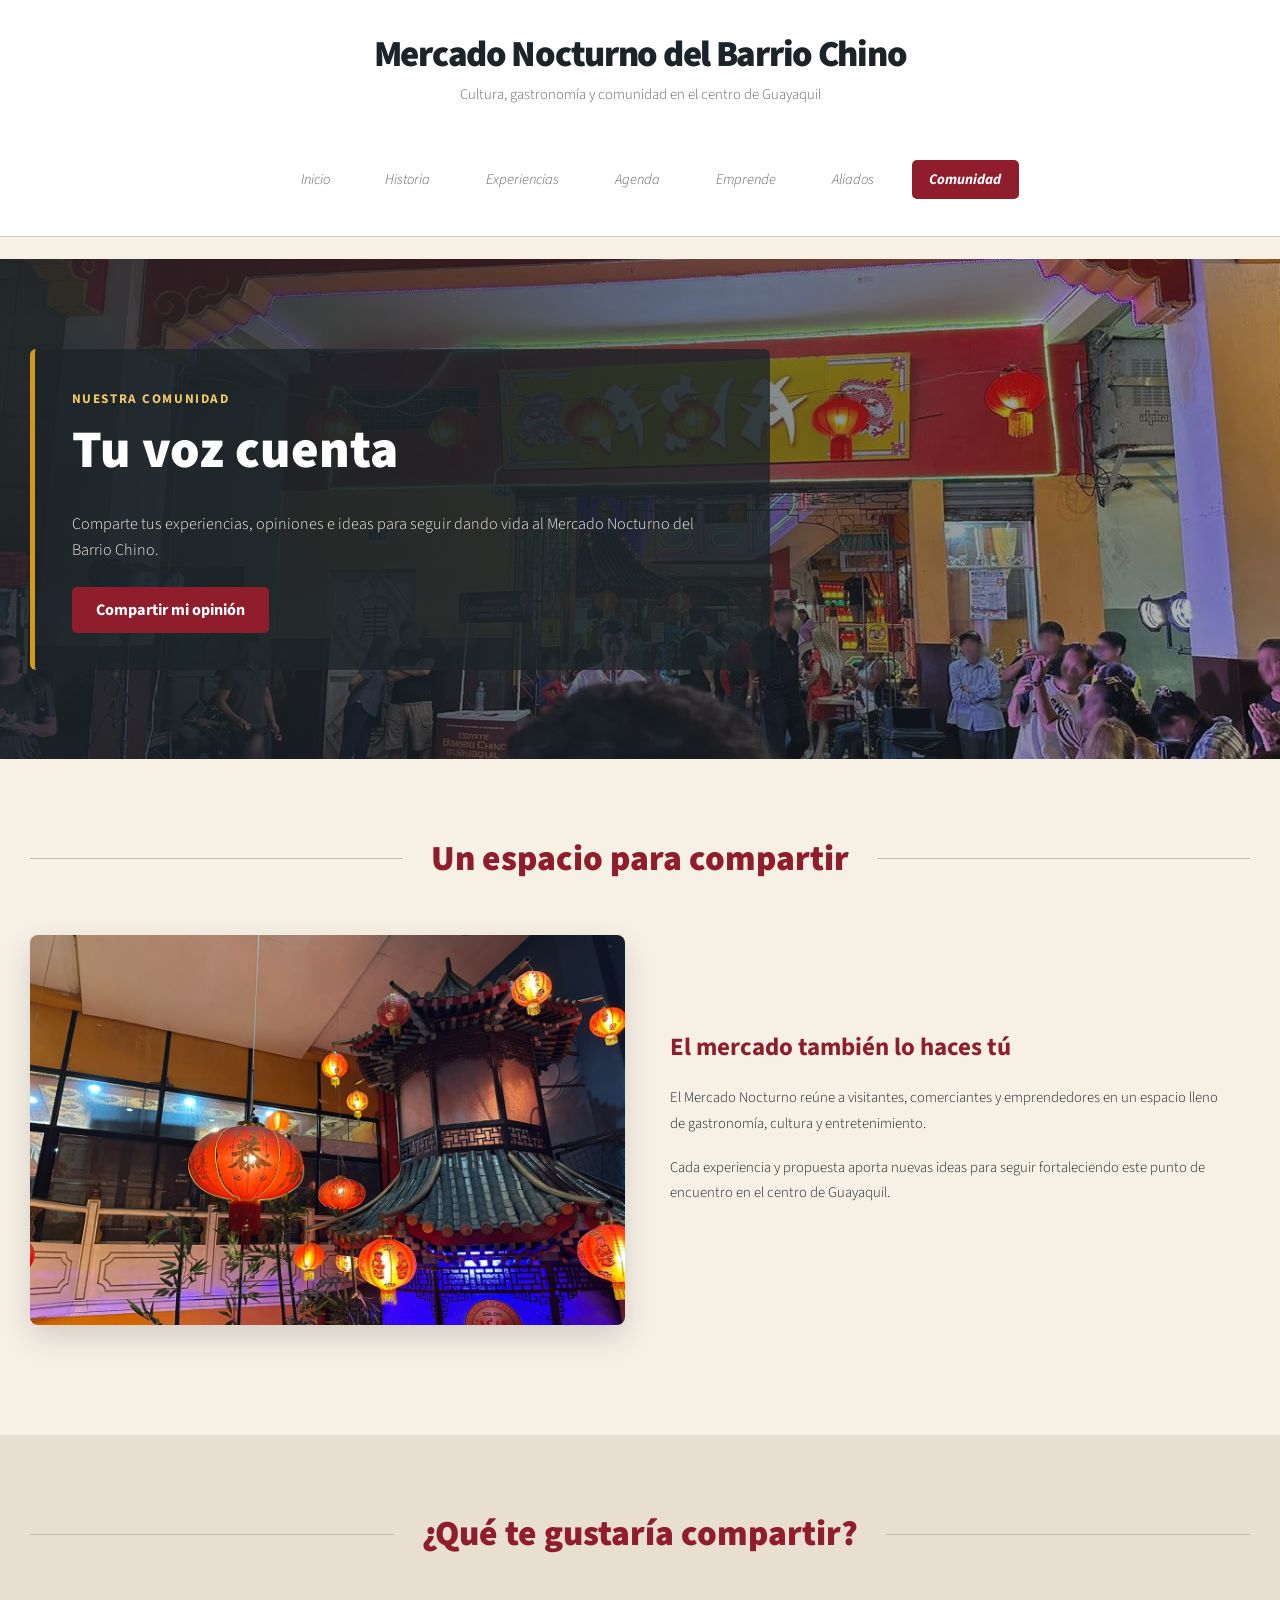
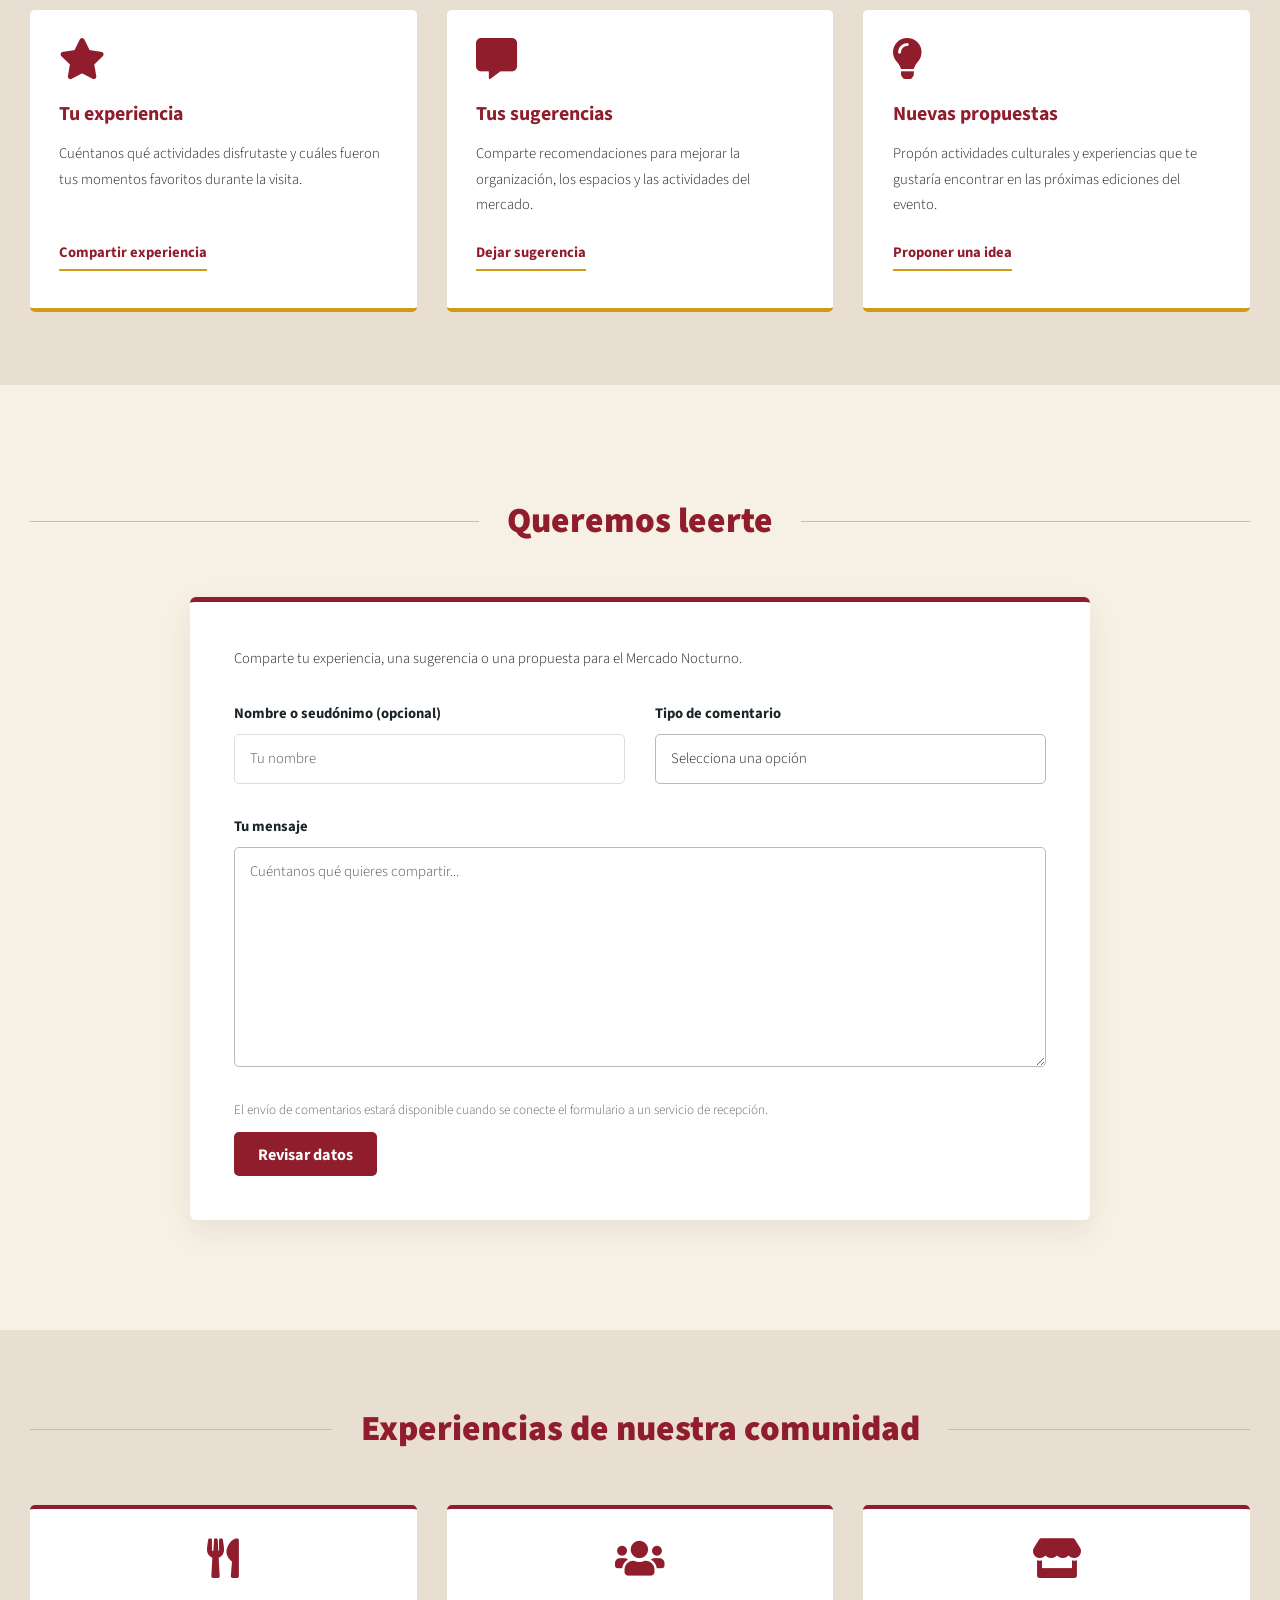
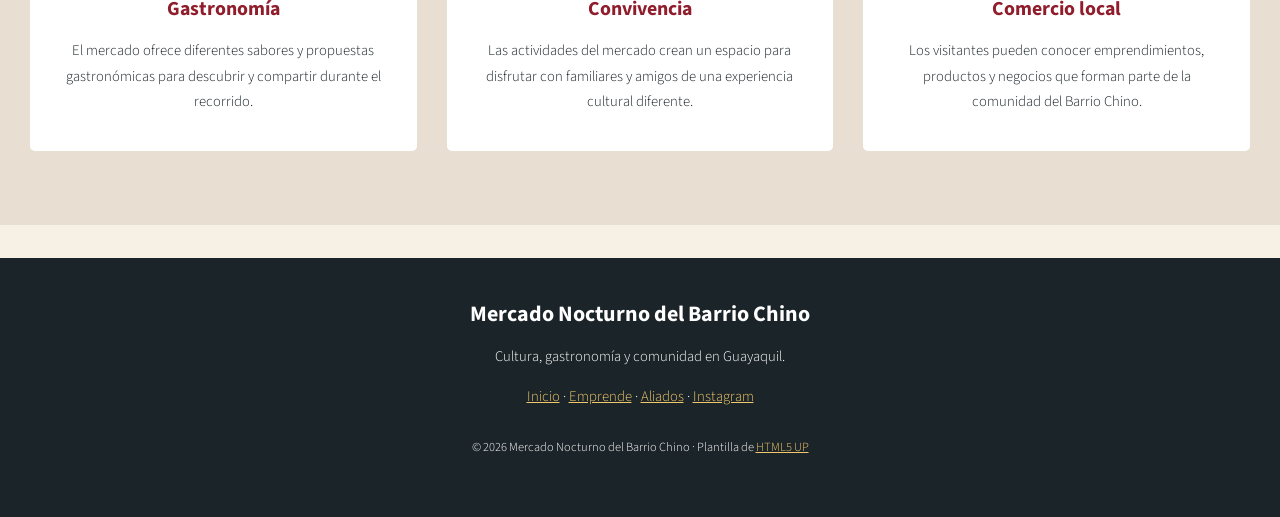
==== commit 2d38ce2e: "Organizacion de los estilos CSS por pagina y actualizacion del sitio web" ====
--- a/comunidad.html
+++ b/comunidad.html
@@ -7,8 +7,8 @@
     <meta name="description" content="Comparte tus experiencias y opiniones sobre el Mercado Nocturno del Barrio Chino.">
     <title>Comunidad | Mercado Nocturno del Barrio Chino</title>
     <link rel="stylesheet" href="dopetrope/assets/css/main.css">
-    <link rel="stylesheet" href="css/landing.css">
-    <link rel="stylesheet" href="css/paginasAuxiliares.css">
+    <link rel="stylesheet" href="css/general.css">
+    <link rel="stylesheet" href="css/comunidad.css">
 </head>
 
 <body class="is-preload">
--- a/css/general.css
+++ b/css/general.css
@@ -0,0 +1,446 @@
+
+/* general */
+
+:root {
+    --rojo-vino: #8f1d2c;
+    --marfil: #f7f0e5;
+    --dorado: #d39a18;
+    --azul-oscuro: #233b6e;
+    --carbon: #1b2428;
+    --marfil-tostado: #e8dfd2;
+    --blanco: #ffffff;
+}
+
+html {
+    scroll-behavior: smooth;
+}
+
+body {
+    background-color: var(--marfil);
+    color: var(--carbon);
+}
+
+body,
+input,
+select,
+textarea,
+button {
+    font-family: "Source Sans Pro", Arial, Helvetica, sans-serif;
+}
+
+a {
+    color: var(--rojo-vino);
+}
+
+.seccion {
+    padding: 5em 0;
+    scroll-margin-top: 2em;
+}
+
+.seccion-clara {
+    background-color: var(--marfil);
+}
+
+.seccion-alternativa {
+    background-color: var(--marfil-tostado);
+}
+
+.introduccion-seccion {
+    max-width: 720px;
+    margin: -1em auto 2.5em;
+    text-align: center;
+}
+
+#main {
+    padding: 0;
+    background: var(--marfil);
+    border: 0;
+}
+
+#main::before {
+    display: none;
+}
+
+#main header.major {
+    margin-bottom: 3em;
+    border-top-color: #cbbba7;
+}
+
+#main header.major h2 {
+    background: var(--marfil);
+    color: var(--rojo-vino);
+    font-size: clamp(1.8em, 3vw, 2.4em);
+    font-weight: 900;
+    line-height: 1.3;
+    padding: 0 0.8em;
+}
+
+#main .seccion-alternativa header.major h2 {
+    background: var(--marfil-tostado);
+}
+
+
+/* botones */
+
+.button,
+button.button {
+    background-color: var(--rojo-vino);
+    color: var(--blanco);
+}
+
+.button:hover,
+button.button:hover {
+    background-color: #a92839;
+}
+
+.button.alt {
+    background-color: var(--azul-oscuro);
+}
+
+.button.alt:hover {
+    background-color: #304f8e;
+}
+
+
+/* encabezado */
+
+#header {
+    background-color: var(--blanco);
+    padding-top: 2.5em;
+}
+
+.marca {
+    padding: 0 4em 1.5em;
+    text-align: center;
+}
+
+.marca h1 {
+    margin-bottom: 0.25em;
+}
+
+.marca h1 a {
+    color: var(--carbon);
+}
+
+.marca p {
+    margin: 0;
+    color: #62686b;
+}
+
+#nav > ul > li.current > a,
+#nav > ul > li:hover > a {
+    background-color: var(--rojo-vino);
+    color: var(--blanco);
+}
+
+
+/* banner de paginas */
+
+.banner-auxiliar {
+    min-height: 500px;
+    display: flex;
+    align-items: center;
+    padding: 5em 0;
+    background-color: var(--carbon);
+    background-position: center;
+    background-size: cover;
+    background-repeat: no-repeat;
+}
+
+.banner-texto {
+    max-width: 740px;
+    padding: 2.5em;
+    background-color: rgba(27, 36, 40, 0.78);
+    border-left: 5px solid var(--dorado);
+    border-radius: 6px;
+}
+
+.banner-texto .etiqueta-banner {
+    margin-bottom: 0.75em;
+    color: #f1c86c;
+    font-size: 0.9em;
+    font-weight: 700;
+    letter-spacing: 0.12em;
+    text-transform: uppercase;
+}
+
+.banner-texto h2 {
+    color: var(--blanco);
+    font-size: clamp(2.3em, 4.5vw, 3.6em);
+    font-weight: 900;
+    line-height: 1.15;
+    margin-bottom: 0.55em;
+}
+
+.banner-texto p {
+    color: var(--marfil);
+    font-size: 1.1em;
+    margin-bottom: 1.5em;
+}
+
+
+/* contenido */
+
+.texto-auxiliar {
+    padding: 1em;
+}
+
+.texto-auxiliar h3 {
+    color: var(--rojo-vino);
+    font-size: 1.7em;
+    margin-bottom: 1em;
+}
+
+.texto-auxiliar p {
+    margin-bottom: 1.25em;
+}
+
+.imagen-destacada {
+    margin: 0;
+}
+
+.imagen-destacada img {
+    display: block;
+    width: 100%;
+    height: 390px;
+    object-fit: cover;
+    border-radius: 8px;
+    box-shadow: 0 12px 30px rgba(27, 36, 40, 0.16);
+}
+
+
+/* tarjetas */
+
+.tarjeta-auxiliar {
+    width: 100%;
+    height: 100%;
+    display: flex;
+    flex-direction: column;
+    align-items: flex-start;
+    padding: 2.5em 2em;
+    background-color: var(--blanco);
+    border-bottom: 4px solid var(--dorado);
+    border-radius: 5px;
+    text-align: left;
+}
+
+.tarjeta-auxiliar > .icon {
+    display: block;
+    margin-bottom: 0.65em;
+    color: var(--rojo-vino);
+    font-size: 2.8em;
+}
+
+.tarjeta-auxiliar h3 {
+    margin-bottom: 0.7em;
+    color: var(--rojo-vino);
+}
+
+.tarjeta-auxiliar p {
+    margin-bottom: 1.5em;
+    flex-grow: 1;
+}
+
+.enlace-tarjeta {
+    display: inline-block;
+    margin-top: auto;
+    padding-bottom: 0.25em;
+    color: var(--rojo-vino);
+    font-weight: 700;
+    text-decoration: none;
+    border-bottom: 2px solid var(--dorado);
+}
+
+.enlace-tarjeta:hover {
+    color: var(--azul-oscuro);
+}
+
+
+/* formularios */
+
+.formulario-auxiliar {
+    max-width: 900px;
+    margin: 0 auto;
+    padding: 3em;
+    background-color: var(--blanco);
+    border-top: 5px solid var(--rojo-vino);
+    border-radius: 6px;
+    box-shadow: 0 10px 30px rgba(27, 36, 40, 0.08);
+}
+
+.formulario-auxiliar > p {
+    margin-bottom: 2em;
+}
+
+.formulario-auxiliar label {
+    display: block;
+    margin-bottom: 0.5em;
+    color: var(--carbon);
+    font-weight: 700;
+}
+
+.formulario-auxiliar input,
+.formulario-auxiliar select,
+.formulario-auxiliar textarea {
+    width: 100%;
+    color: var(--carbon);
+    background-color: var(--blanco);
+    border: 1px solid #b9b9b9;
+    border-radius: 5px;
+}
+
+.formulario-auxiliar input:focus,
+.formulario-auxiliar select:focus,
+.formulario-auxiliar textarea:focus {
+    outline: 2px solid var(--dorado);
+    outline-offset: 2px;
+}
+
+.formulario-auxiliar textarea {
+    min-height: 180px;
+    resize: vertical;
+}
+
+.aviso-formulario {
+    margin-bottom: 0.75em;
+    color: #62686b;
+    font-size: 0.9em;
+}
+
+
+/* footer */
+
+#footer {
+    background-color: var(--carbon);
+}
+
+#footer h2,
+#footer h3,
+#footer p {
+    color: var(--blanco);
+}
+
+#footer .divided li {
+    border-top-color: #3d484d;
+}
+
+#footer .social a {
+    background-color: var(--rojo-vino);
+}
+
+#footer .social a:hover {
+    background-color: var(--dorado);
+}
+
+#copyright .links {
+    background-color: #111719;
+}
+
+.footer-auxiliar {
+    text-align: center;
+}
+
+.footer-auxiliar h2 {
+    margin-bottom: 0.75em;
+}
+
+.footer-auxiliar p {
+    margin-bottom: 1em;
+}
+
+#footer .footer-auxiliar a {
+    color: #f1c86c;
+}
+
+#footer .footer-auxiliar a:hover {
+    color: var(--blanco);
+}
+
+.footer-auxiliar .creditos {
+    margin-top: 2em;
+    font-size: 0.85em;
+}
+
+
+/* responsive */
+
+@media screen and (max-width: 980px) {
+
+    .seccion {
+        padding: 3.5em 0;
+    }
+
+    .banner-auxiliar {
+        min-height: 420px;
+        padding: 4em 0;
+    }
+
+    .banner-texto {
+        padding: 2em;
+    }
+
+    .formulario-auxiliar {
+        padding: 2em;
+    }
+
+    .marca {
+        padding: 0 3em 1em;
+    }
+}
+
+@media screen and (max-width: 736px) {
+
+    .seccion {
+        padding: 3em 0;
+    }
+
+    .marca {
+        padding: 0 1.5em 1em;
+    }
+
+    .banner-auxiliar {
+        min-height: 360px;
+        padding: 3em 0;
+    }
+
+    .banner-texto {
+        padding: 1.5em;
+    }
+
+    .banner-texto h2 {
+        font-size: 2.1em;
+    }
+
+    .banner-texto p {
+        font-size: 1em;
+    }
+
+    #main header.major h2 {
+        font-size: 1.7em;
+        padding: 0 0.5em;
+    }
+
+    .texto-auxiliar {
+        padding: 1em 0;
+    }
+
+    .imagen-destacada img {
+        height: 260px;
+    }
+
+    .tarjeta-auxiliar {
+        height: auto;
+        padding: 2em 1.5em;
+    }
+
+    .formulario-auxiliar {
+        padding: 1.5em;
+    }
+}
+
+@media (prefers-reduced-motion: reduce) {
+
+    html {
+        scroll-behavior: auto;
+    }
+}
--- a/css/comunidad.css
+++ b/css/comunidad.css
@@ -0,0 +1,95 @@
+
+/* banner */
+
+.banner-comunidad {
+    background-image:
+        linear-gradient(
+            90deg,
+            rgba(27, 36, 40, 0.88),
+            rgba(27, 36, 40, 0.30)
+        ),
+        url("../resources/images/Modified WhatsApp Image 2026-10-03 at 19.08.11.jpg");
+}
+
+
+/* opciones de participacion */
+
+.tarjeta-auxiliar {
+    height: 100%;
+    border-bottom: 4px solid var(--dorado);
+}
+
+.tarjeta-auxiliar > .icon {
+    color: var(--rojo-vino);
+}
+
+.tarjeta-auxiliar h3 {
+    color: var(--rojo-vino);
+}
+
+
+/* experiencias de comunidad */
+
+.tarjeta-experiencia {
+    width: 100%;
+    height: 100%;
+    padding: 2.5em 2em;
+    background-color: var(--blanco);
+    border-top: 4px solid var(--rojo-vino);
+    border-bottom: 0;
+    border-radius: 5px;
+    text-align: center;
+}
+
+.tarjeta-experiencia > .icon {
+    display: block;
+    margin-bottom: 0.6em;
+    color: var(--rojo-vino);
+    font-size: 2.7em;
+}
+
+.tarjeta-experiencia h3 {
+    margin-bottom: 0.75em;
+    color: var(--rojo-vino);
+    font-size: 1.35em;
+}
+
+.tarjeta-experiencia p {
+    margin-bottom: 0;
+}
+
+
+/* formulario */
+
+#formulario .formulario-auxiliar {
+    border-top-color: var(--rojo-vino);
+}
+
+#formulario .button {
+    background-color: var(--rojo-vino);
+}
+
+#formulario .button:hover {
+    background-color: #a92839;
+}
+
+
+/* responsive */
+
+@media screen and (max-width: 980px) {
+
+    .tarjeta-experiencia {
+        height: auto;
+    }
+}
+
+@media screen and (max-width: 736px) {
+
+    .tarjeta-experiencia {
+        padding: 2em 1.5em;
+    }
+
+    .tarjeta-experiencia > .icon {
+        font-size: 2.3em;
+    }
+}
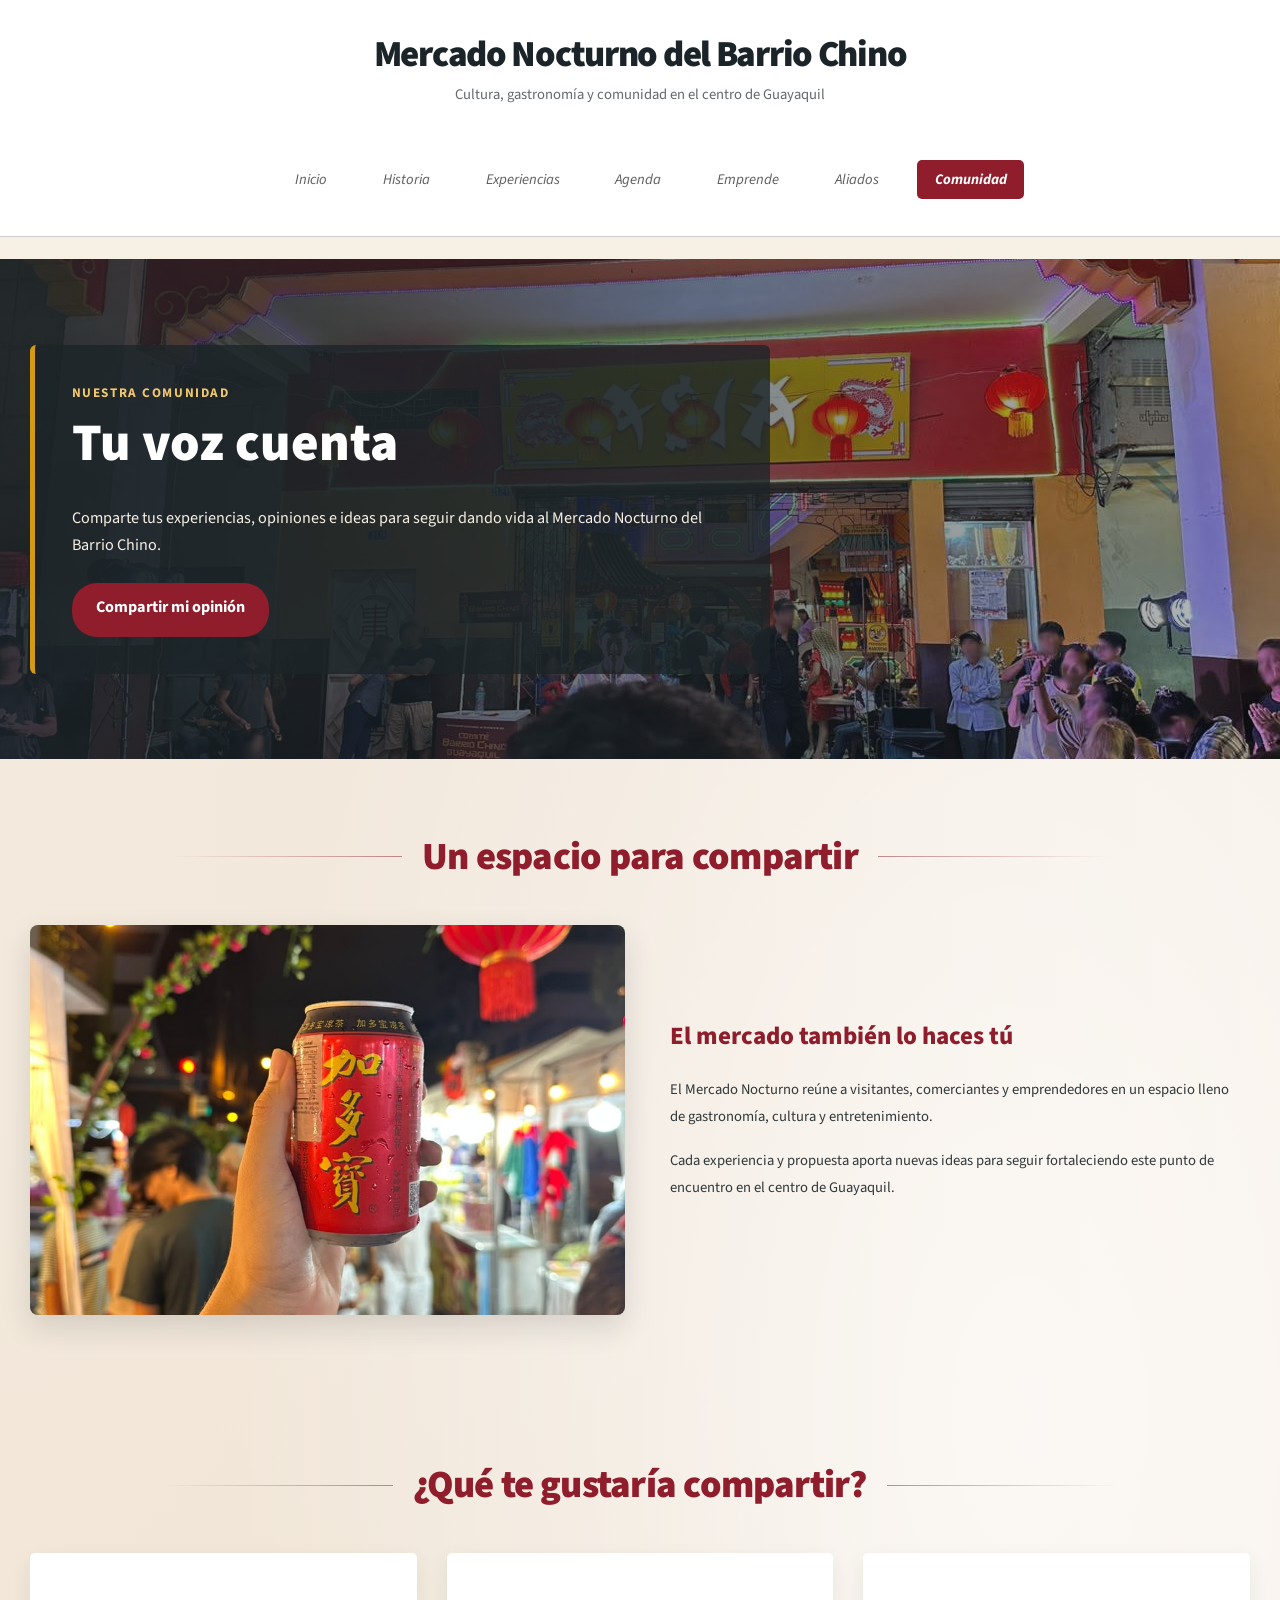
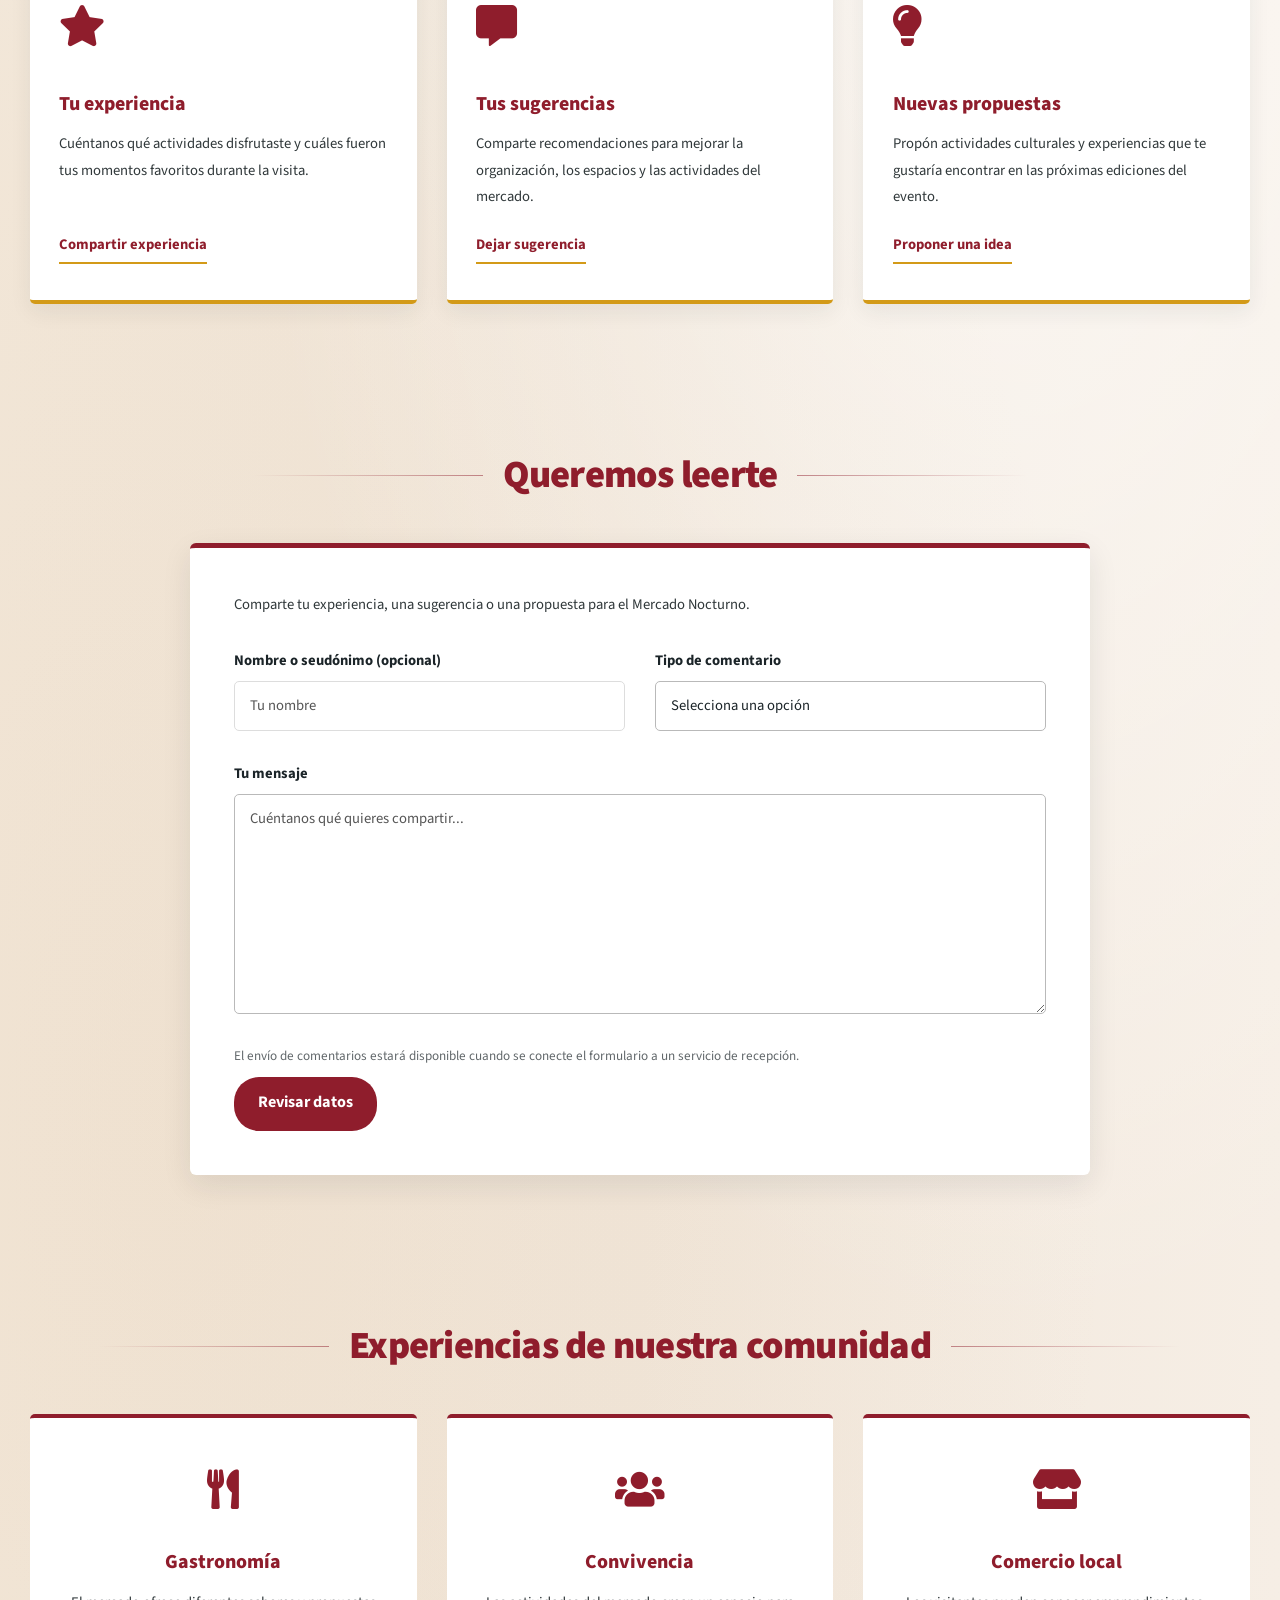
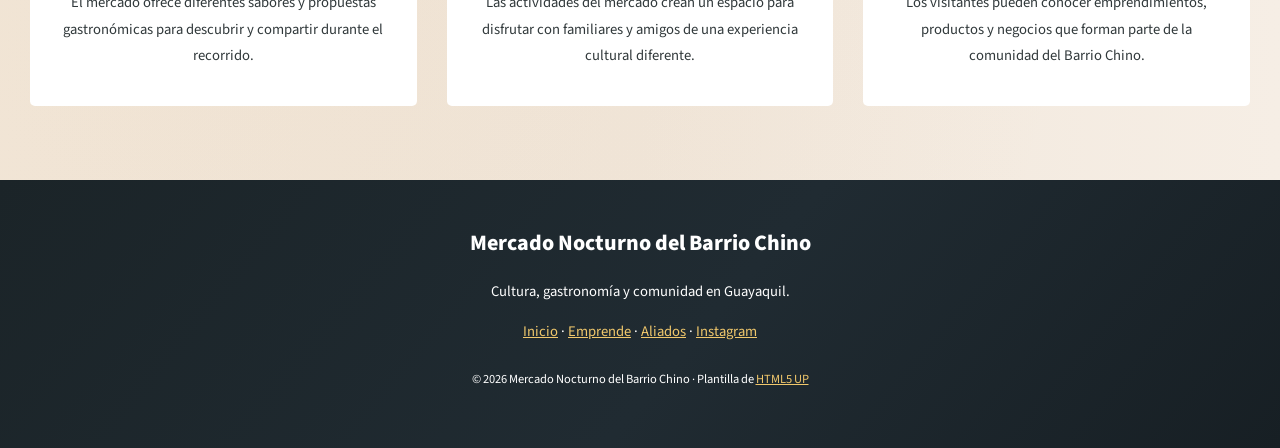
==== commit 43e64105: "Actualización del landing y estilos de secciones" ====
--- a/comunidad.html
+++ b/comunidad.html
@@ -62,7 +62,7 @@
                     <div class="row aln-middle">
                         <div class="col-6 col-12-medium">
                             <figure class="imagen-destacada">
-                                <img src="resources/images/WhatsApp Image 2026-10-03 at 19.09.45.jpeg"
+                                <img src="resources/images/lata.jpeg"
                                      alt="Ambiente del Barrio Chino de Guayaquil">
                             </figure>
                         </div>
--- a/dopetrope/assets/css/main.css
+++ b/dopetrope/assets/css/main.css
@@ -1615,7 +1615,7 @@
 		border: 0;
 		border-radius: 5px;
 		background: #d52349;
-		color: #fff !important;
+		color: #fff;
 		font-weight: 700;
 		outline: 0;
 		font-size: 1.1em;
--- a/css/general.css
+++ b/css/general.css
@@ -1,5 +1,4 @@
-
-/* general */
+/* VARIABLES */
 
 :root {
     --rojo-vino: #8f1d2c;
@@ -9,15 +8,36 @@
     --carbon: #1b2428;
     --marfil-tostado: #e8dfd2;
     --blanco: #ffffff;
-}
+    --texto: #30383a;
+
+    --fondo-continuo:
+        radial-gradient(
+            ellipse at 80% 25%,
+            rgba(255, 255, 255, 0.65),
+            transparent 55%
+        ),
+        radial-gradient(
+            ellipse at 15% 75%,
+            rgba(215, 174, 127, 0.13),
+            transparent 60%
+        ),
+        linear-gradient(
+            90deg,
+            #f3e9dc 0%,
+            #f1e7db 50%,
+            #f6eee5 100%
+        );
+}
+
+/* BASE */
 
 html {
     scroll-behavior: smooth;
 }
 
 body {
-    background-color: var(--marfil);
-    color: var(--carbon);
+    background: var(--marfil);
+    color: var(--texto);
 }
 
 body,
@@ -25,88 +45,181 @@
 select,
 textarea,
 button {
-    font-family: "Source Sans Pro", Arial, Helvetica, sans-serif;
+    font-family: "Source Sans Pro", Arial, sans-serif;
+    font-weight: 400;
+    line-height: 1.75;
 }
 
 a {
     color: var(--rojo-vino);
 }
 
-.seccion {
+h1,
+h2,
+h3,
+h4,
+h5,
+h6 {
+    font-weight: 800;
+}
+
+strong,
+b {
+    font-weight: 700;
+}
+
+/* CONTENEDOR PRINCIPAL */
+
+#main {
+    margin: 0;
+    padding: 0;
+    border: 0;
+    background: var(--fondo-continuo);
+}
+
+#main::before {
+    display: none;
+}
+
+#main > .seccion {
+    position: relative;
+    margin: 0;
     padding: 5em 0;
+    border: 0;
     scroll-margin-top: 2em;
 }
 
-.seccion-clara {
-    background-color: var(--marfil);
-}
-
-.seccion-alternativa {
-    background-color: var(--marfil-tostado);
+#main > .seccion + .seccion {
+    border-top: 0;
+}
+
+/* Los fondos claros usan el degradado de #main */
+
+#main > .seccion-clara,
+#main > .seccion-alternativa {
+    background: transparent;
+}
+
+/* TEXTOS */
+
+#main .seccion p {
+    font-weight: 400;
+    line-height: 1.8;
+}
+
+#main .seccion h3 {
+    font-weight: 800;
+    line-height: 1.3;
 }
 
 .introduccion-seccion {
     max-width: 720px;
-    margin: -1em auto 2.5em;
+    margin: 0 auto 2.5em;
+    color: var(--texto);
+    font-size: 1.08em;
+    line-height: 1.8;
     text-align: center;
 }
 
-#main {
+/* TITULOS DOPETROPE */
+
+#main header.major {
+    position: relative;
+    top: 0;
+    display: flex;
+    align-items: center;
+    justify-content: center;
+    gap: 20px;
+    margin: 0 0 3em;
+    border-top: none;
+    text-align: center;
+}
+
+#main header.major::before,
+#main header.major::after {
+    content: "";
+    display: block;
+    flex: 1;
+    max-width: 230px;
+    height: 1px;
+    background: linear-gradient(
+        90deg,
+        transparent,
+        rgba(143, 29, 44, 0.50)
+    );
+}
+
+#main header.major::after {
+    transform: rotate(180deg);
+}
+
+#main header.major h2 {
+    position: static;
+    top: auto;
+    display: block;
+    flex: 0 1 auto;
+    margin: 0;
     padding: 0;
-    background: var(--marfil);
-    border: 0;
-}
-
-#main::before {
-    display: none;
-}
-
-#main header.major {
-    margin-bottom: 3em;
-    border-top-color: #cbbba7;
-}
-
-#main header.major h2 {
-    background: var(--marfil);
-    color: var(--rojo-vino);
-    font-size: clamp(1.8em, 3vw, 2.4em);
+    background: transparent !important;
+    color: var(--rojo-vino);
+    font-size: clamp(1.9rem, 3vw, 2.7rem);
     font-weight: 900;
-    line-height: 1.3;
-    padding: 0 0.8em;
-}
-
-#main .seccion-alternativa header.major h2 {
-    background: var(--marfil-tostado);
-}
-
-
-/* botones */
+    line-height: 1.25;
+    letter-spacing: -0.02em;
+    text-align: center;
+}
+
+/* BOTONES */
 
 .button,
 button.button {
     background-color: var(--rojo-vino);
     color: var(--blanco);
+    border: 0;
+    border-bottom: 5px solid transparent;
+    border-radius: 25px;
+    box-shadow: none;
+    transform: none;
+    font-weight: 700;
+    transition:
+        background-color 0.2s ease,
+        color 0.2s ease,
+        border-color 0.2s ease;
 }
 
 .button:hover,
 button.button:hover {
-    background-color: #a92839;
-}
-
-.button.alt {
+    background-color: var(--blanco);
+    color: var(--rojo-vino);
+    border-bottom-color: var(--rojo-vino);
+    box-shadow: none;
+    transform: none;
+}
+
+.button.alt,
+button.button.alt {
     background-color: var(--azul-oscuro);
-}
-
-.button.alt:hover {
-    background-color: #304f8e;
-}
-
-
-/* encabezado */
+    color: var(--blanco);
+}
+
+.button.alt:hover,
+button.button.alt:hover {
+    background-color: var(--blanco);
+    color: var(--azul-oscuro);
+    border-bottom-color: var(--azul-oscuro);
+}
+
+.button .texto {
+    color: inherit;
+}
+
+/* ENCABEZADO */
 
 #header {
-    background-color: var(--blanco);
+    position: relative;
+    z-index: 100;
     padding-top: 2.5em;
+    background: var(--blanco);
 }
 
 .marca {
@@ -125,6 +238,13 @@
 .marca p {
     margin: 0;
     color: #62686b;
+}
+
+/* NAVEGACION */
+
+#nav {
+    position: relative;
+    z-index: 100;
 }
 
 #nav > ul > li.current > a,
@@ -133,14 +253,20 @@
     color: var(--blanco);
 }
 
-
-/* banner de paginas */
+/* Participa no muestra flecha */
+
+#nav > ul > li > a::after {
+    content: none !important;
+}
+
+/* BANNERS INTERIORES */
 
 .banner-auxiliar {
     min-height: 500px;
     display: flex;
     align-items: center;
     padding: 5em 0;
+    margin-bottom: 0;
     background-color: var(--carbon);
     background-position: center;
     background-size: cover;
@@ -150,7 +276,7 @@
 .banner-texto {
     max-width: 740px;
     padding: 2.5em;
-    background-color: rgba(27, 36, 40, 0.78);
+    background: rgba(27, 36, 40, 0.78);
     border-left: 5px solid var(--dorado);
     border-radius: 6px;
 }
@@ -165,35 +291,37 @@
 }
 
 .banner-texto h2 {
+    margin-bottom: 0.55em;
     color: var(--blanco);
     font-size: clamp(2.3em, 4.5vw, 3.6em);
     font-weight: 900;
     line-height: 1.15;
-    margin-bottom: 0.55em;
 }
 
 .banner-texto p {
+    margin-bottom: 1.5em;
     color: var(--marfil);
     font-size: 1.1em;
-    margin-bottom: 1.5em;
-}
-
-
-/* contenido */
+    line-height: 1.7;
+}
+
+/* CONTENIDO INTERIOR */
 
 .texto-auxiliar {
     padding: 1em;
 }
 
 .texto-auxiliar h3 {
+    margin-bottom: 1em;
     color: var(--rojo-vino);
     font-size: 1.7em;
-    margin-bottom: 1em;
 }
 
 .texto-auxiliar p {
     margin-bottom: 1.25em;
 }
+
+/* FOTOGRAFIAS */
 
 .imagen-destacada {
     margin: 0;
@@ -202,25 +330,26 @@
 .imagen-destacada img {
     display: block;
     width: 100%;
+    max-width: 100%;
     height: 390px;
     object-fit: cover;
     border-radius: 8px;
-    box-shadow: 0 12px 30px rgba(27, 36, 40, 0.16);
-}
-
-
-/* tarjetas */
+    box-shadow: 0 12px 30px rgba(27, 36, 40, 0.14);
+}
+
+/* TARJETAS INTERIORES */
 
 .tarjeta-auxiliar {
-    width: 100%;
-    height: 100%;
     display: flex;
     flex-direction: column;
     align-items: flex-start;
+    width: 100%;
+    height: 100%;
     padding: 2.5em 2em;
-    background-color: var(--blanco);
+    background: var(--blanco);
     border-bottom: 4px solid var(--dorado);
     border-radius: 5px;
+    box-shadow: 0 8px 22px rgba(27, 36, 40, 0.07);
     text-align: left;
 }
 
@@ -234,11 +363,21 @@
 .tarjeta-auxiliar h3 {
     margin-bottom: 0.7em;
     color: var(--rojo-vino);
+    font-size: 1.35em;
 }
 
 .tarjeta-auxiliar p {
+    flex-grow: 1;
     margin-bottom: 1.5em;
-    flex-grow: 1;
+}
+
+.numero-paso {
+    display: block;
+    margin-bottom: 0.5em;
+    color: var(--rojo-vino);
+    font-size: 3em;
+    font-weight: 900;
+    line-height: 1.2;
 }
 
 .enlace-tarjeta {
@@ -255,17 +394,16 @@
     color: var(--azul-oscuro);
 }
 
-
-/* formularios */
+/* FORMULARIOS */
 
 .formulario-auxiliar {
     max-width: 900px;
     margin: 0 auto;
     padding: 3em;
-    background-color: var(--blanco);
+    background: var(--blanco);
     border-top: 5px solid var(--rojo-vino);
     border-radius: 6px;
-    box-shadow: 0 10px 30px rgba(27, 36, 40, 0.08);
+    box-shadow: 0 10px 30px rgba(27, 36, 40, 0.09);
 }
 
 .formulario-auxiliar > p {
@@ -284,7 +422,7 @@
 .formulario-auxiliar textarea {
     width: 100%;
     color: var(--carbon);
-    background-color: var(--blanco);
+    background: var(--blanco);
     border: 1px solid #b9b9b9;
     border-radius: 5px;
 }
@@ -307,11 +445,17 @@
     font-size: 0.9em;
 }
 
-
-/* footer */
+/* FOOTER */
 
 #footer {
+    margin-top: 0;
     background-color: var(--carbon);
+    background-image: linear-gradient(
+        130deg,
+        #1b2428 0%,
+        #202b32 55%,
+        #171f24 100%
+    );
 }
 
 #footer h2,
@@ -361,12 +505,11 @@
     font-size: 0.85em;
 }
 
-
-/* responsive */
+/* RESPONSIVE TABLET */
 
 @media screen and (max-width: 980px) {
 
-    .seccion {
+    #main > .seccion {
         padding: 3.5em 0;
     }
 
@@ -388,9 +531,11 @@
     }
 }
 
+/* RESPONSIVE CELULAR */
+
 @media screen and (max-width: 736px) {
 
-    .seccion {
+    #main > .seccion {
         padding: 3em 0;
     }
 
@@ -415,9 +560,18 @@
         font-size: 1em;
     }
 
+    #main header.major {
+        gap: 10px;
+        margin-bottom: 2.5em;
+    }
+
     #main header.major h2 {
-        font-size: 1.7em;
-        padding: 0 0.5em;
+        font-size: 1.65rem;
+    }
+
+    #main header.major::before,
+    #main header.major::after {
+        max-width: 55px;
     }
 
     .texto-auxiliar {
@@ -438,9 +592,16 @@
     }
 }
 
+/* ACCESIBILIDAD */
+
 @media (prefers-reduced-motion: reduce) {
 
     html {
         scroll-behavior: auto;
     }
-}
+
+    .button,
+    button.button {
+        transition: none;
+    }
+}
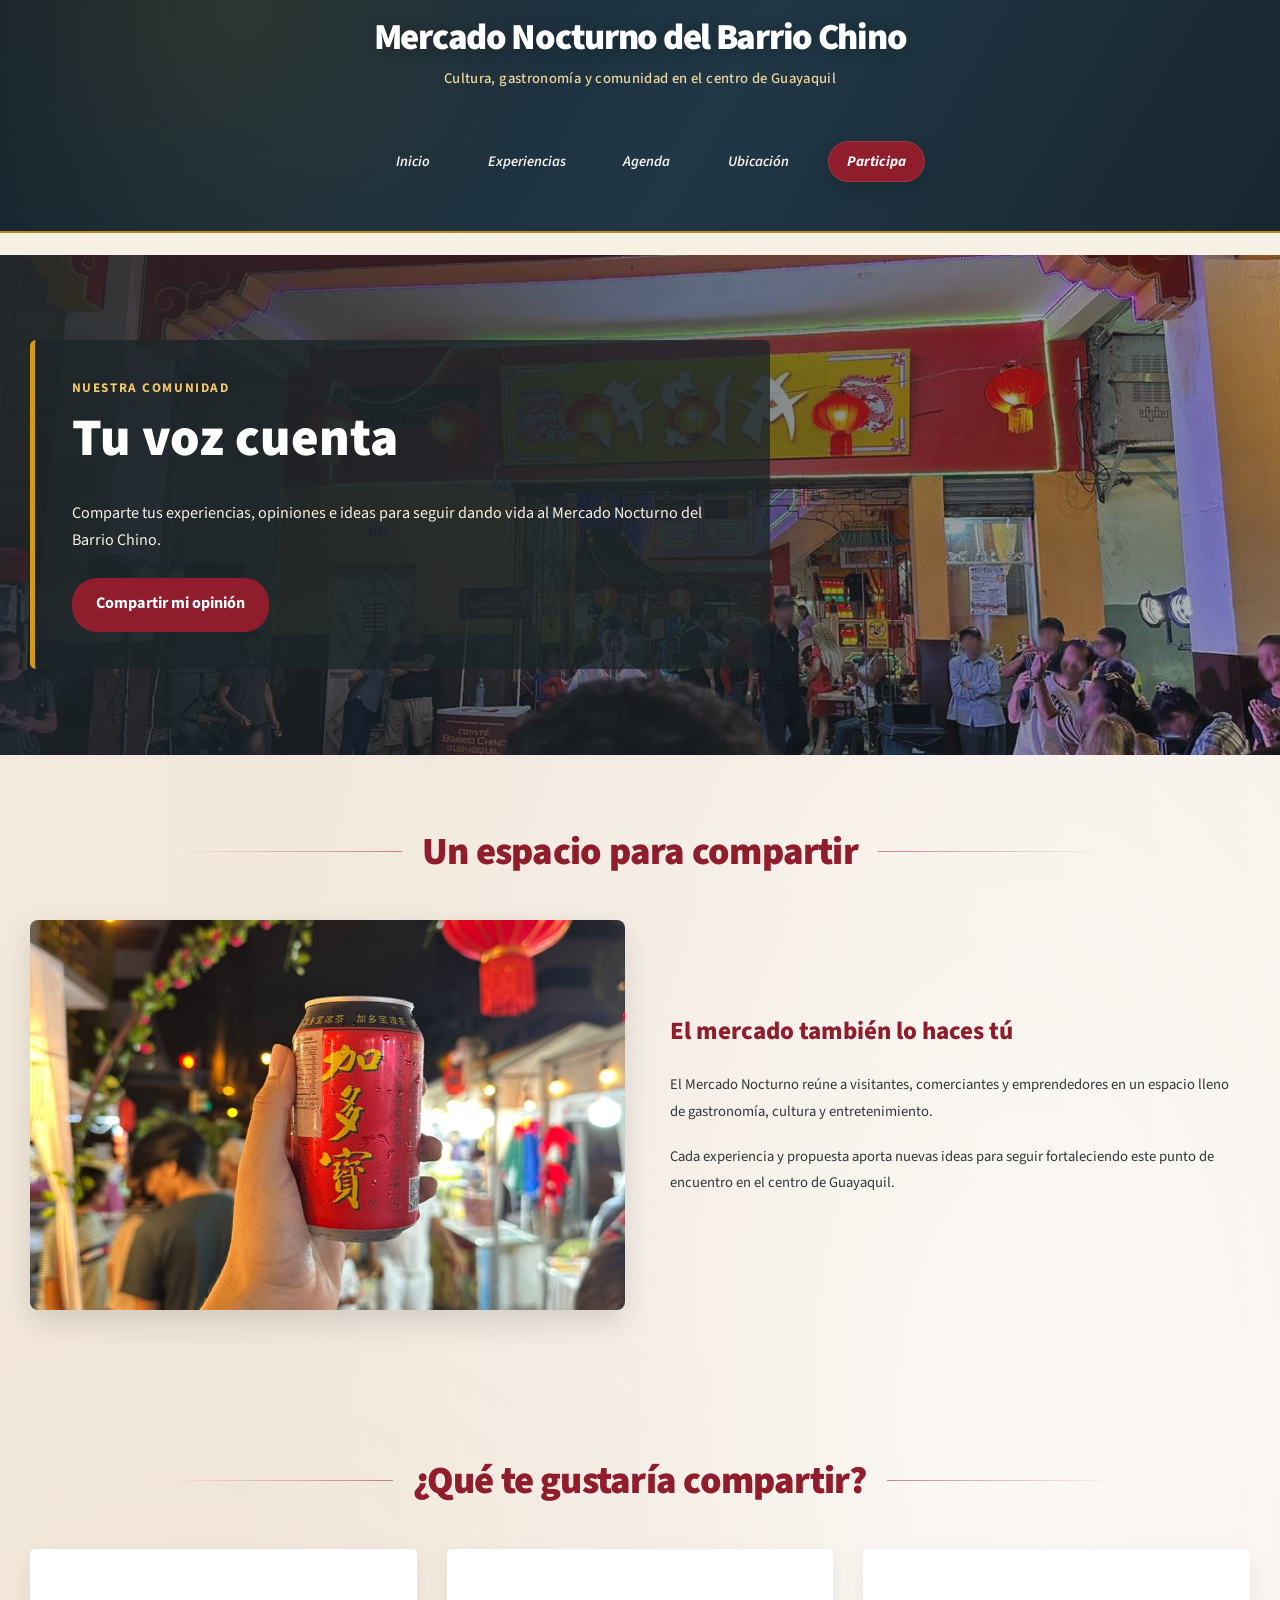
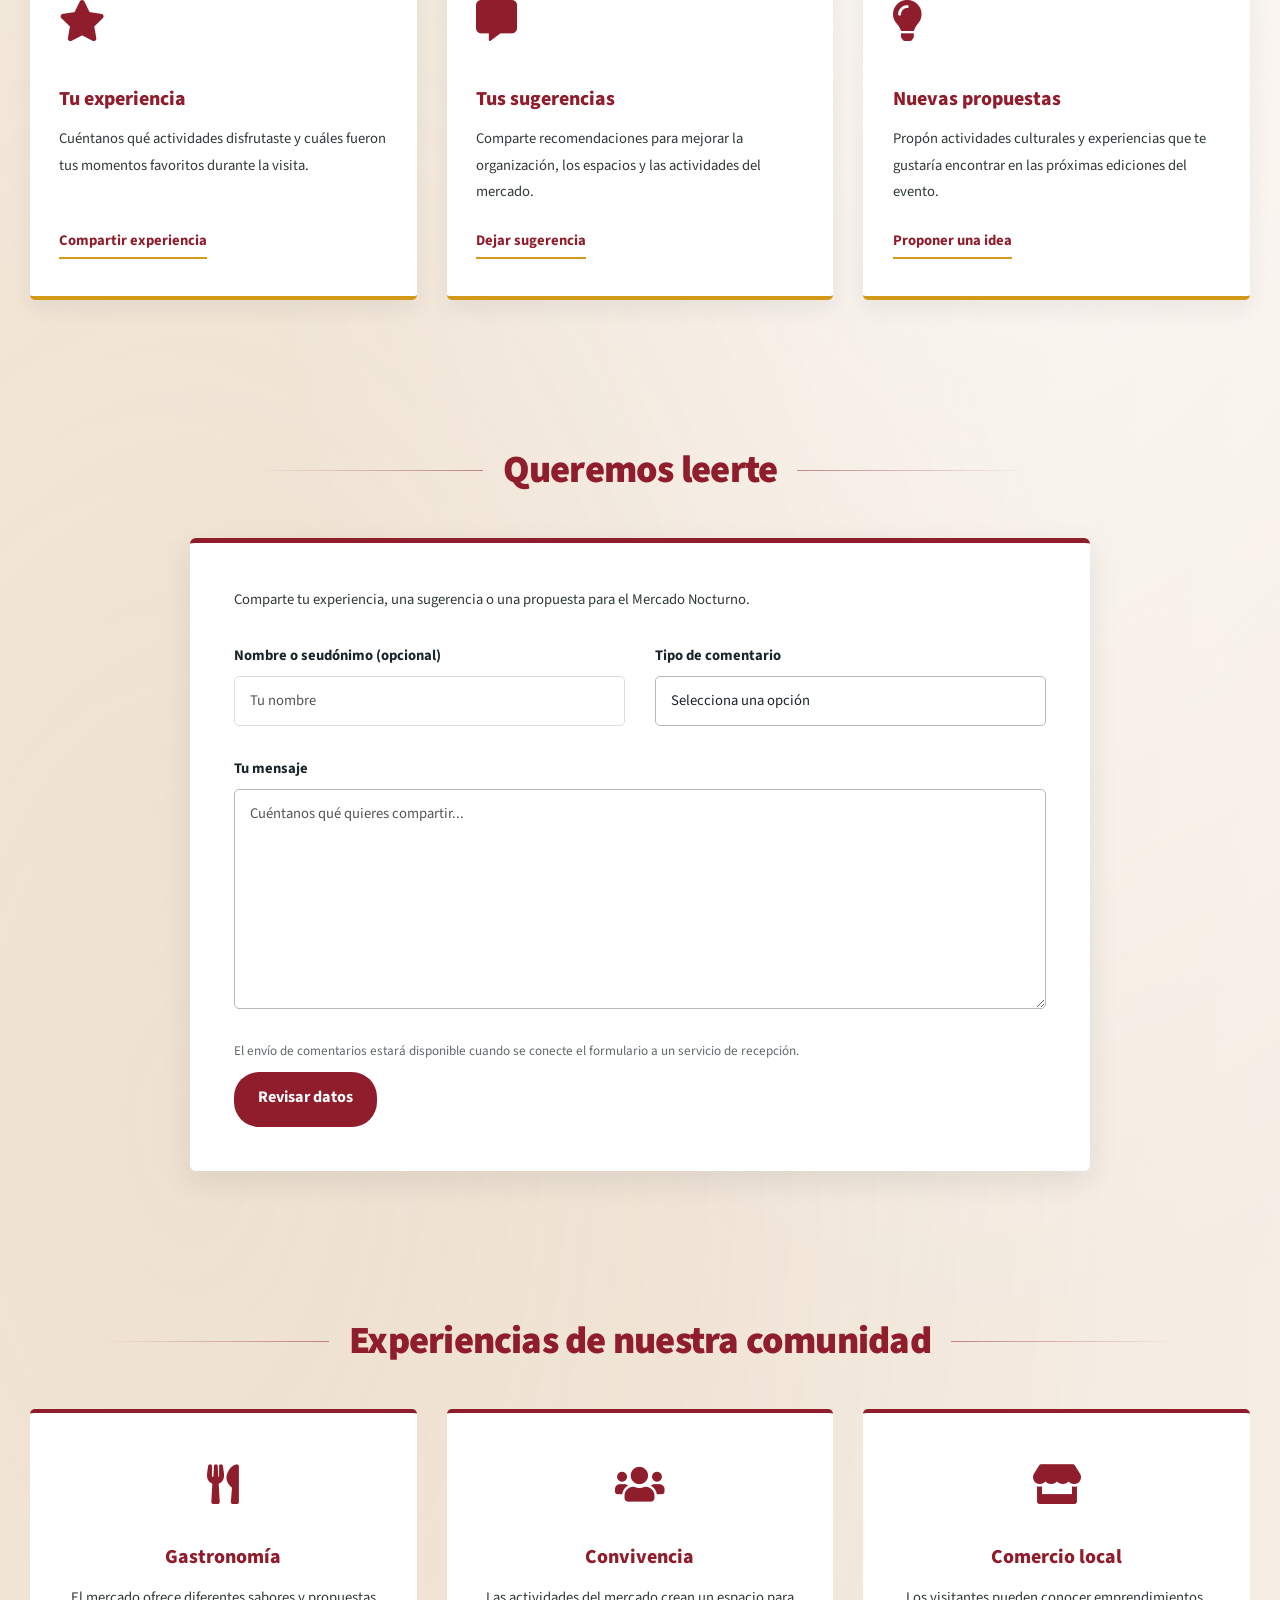
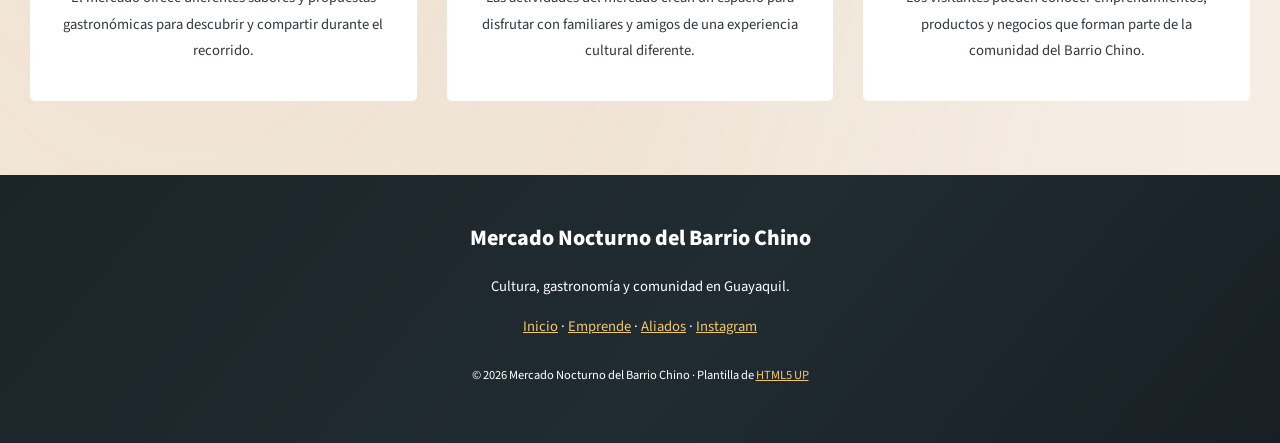
==== commit dc880b7a: "Edicion del landing Se edito pero se debe de mejorar mas el diseno" ====
--- a/comunidad.html
+++ b/comunidad.html
@@ -25,12 +25,17 @@
             <nav id="nav">
                 <ul>
                     <li><a href="index.html">Inicio</a></li>
-                    <li><a href="historia.html">Historia</a></li>
                     <li><a href="index.html#experiencias">Experiencias</a></li>
                     <li><a href="index.html#agenda">Agenda</a></li>
-                    <li><a href="emprende.html">Emprende</a></li>
-                    <li><a href="sponsor.html">Aliados</a></li>
-                    <li class="current"><a href="comunidad.html">Comunidad</a></li>
+                    <li><a href="index.html#ubicacion">Ubicación</a></li>
+                    <li class="current">
+                        <a href="index.html#participa">Participa</a>
+                        <ul>
+                            <li><a href="emprende.html">Emprende</a></li>
+                            <li><a href="sponsor.html">Aliados</a></li>
+                            <li><a href="comunidad.html">Comunidad</a></li>
+                        </ul>
+                    </li>
                 </ul>
             </nav>
         </header>
--- a/css/general.css
+++ b/css/general.css
@@ -218,12 +218,15 @@
 #header {
     position: relative;
     z-index: 100;
-    padding-top: 2.5em;
-    background: var(--blanco);
+    padding-top: 1.35em;
+    background:
+        radial-gradient(circle at 18% 0%, rgba(211, 154, 24, 0.11), transparent 30%),
+        linear-gradient(120deg, #15232c 0%, #203746 55%, #18262f 100%);
+    border-bottom: 2px solid rgba(211, 154, 24, 0.85);
 }
 
 .marca {
-    padding: 0 4em 1.5em;
+    padding: 0 2em 1em;
     text-align: center;
 }
 
@@ -232,12 +235,15 @@
 }
 
 .marca h1 a {
-    color: var(--carbon);
+    color: var(--blanco);
+    text-shadow: 0 2px 16px rgba(0, 0, 0, 0.24);
 }
 
 .marca p {
     margin: 0;
-    color: #62686b;
+    color: #efd79d;
+    font-weight: 500;
+    letter-spacing: 0.025em;
 }
 
 /* NAVEGACION */
@@ -245,12 +251,26 @@
 #nav {
     position: relative;
     z-index: 100;
+    padding: 0.45em 1.25em 0.8em;
+    background: transparent;
+    border: 0;
+    box-shadow: none;
+}
+
+#nav > ul > li > a {
+    color: #f8f3e9;
+    border: 1px solid transparent;
+    border-radius: 22px;
+    font-weight: 600;
+    transition: color 0.2s ease, background-color 0.2s ease, border-color 0.2s ease;
 }
 
 #nav > ul > li.current > a,
 #nav > ul > li:hover > a {
     background-color: var(--rojo-vino);
     color: var(--blanco);
+    border-color: rgba(255, 255, 255, 0.12);
+    box-shadow: 0 7px 18px rgba(0, 0, 0, 0.18);
 }
 
 /* Participa no muestra flecha */
@@ -604,4 +624,4 @@
     button.button {
         transition: none;
     }
-}+}
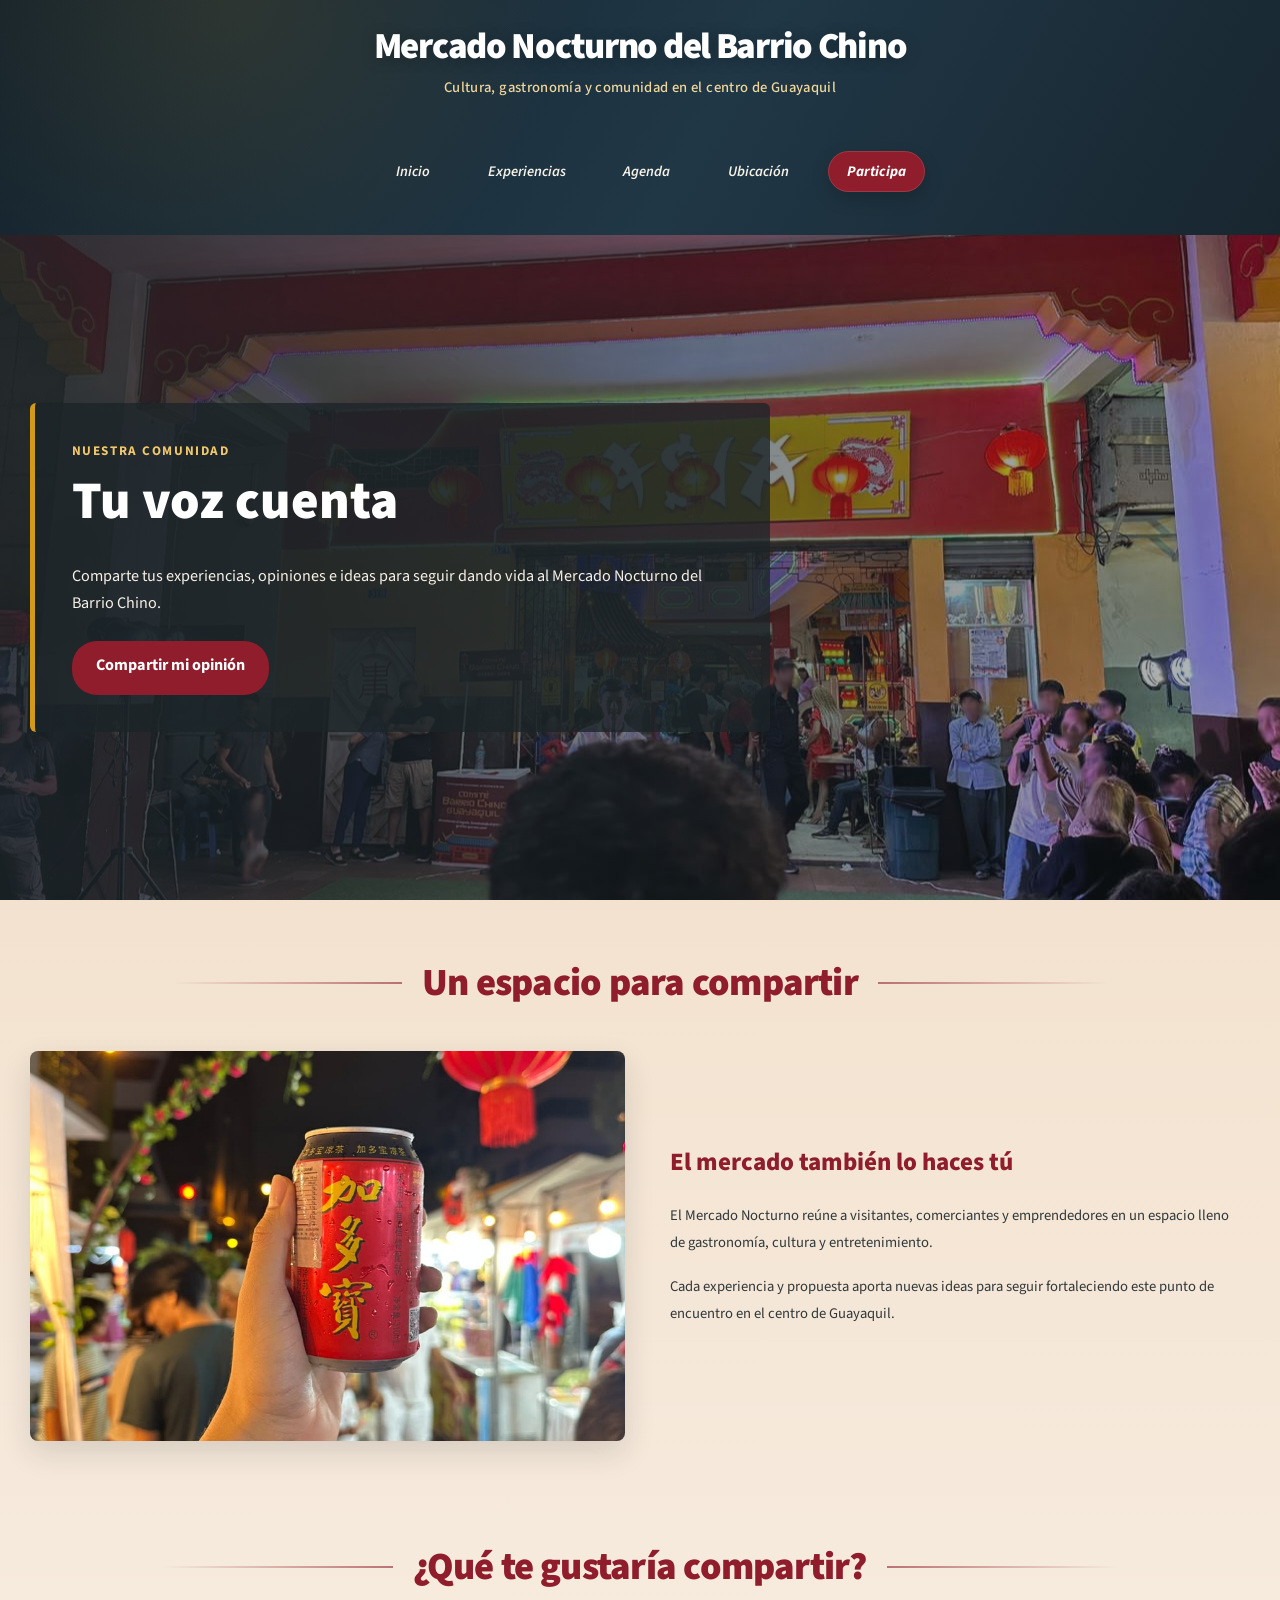
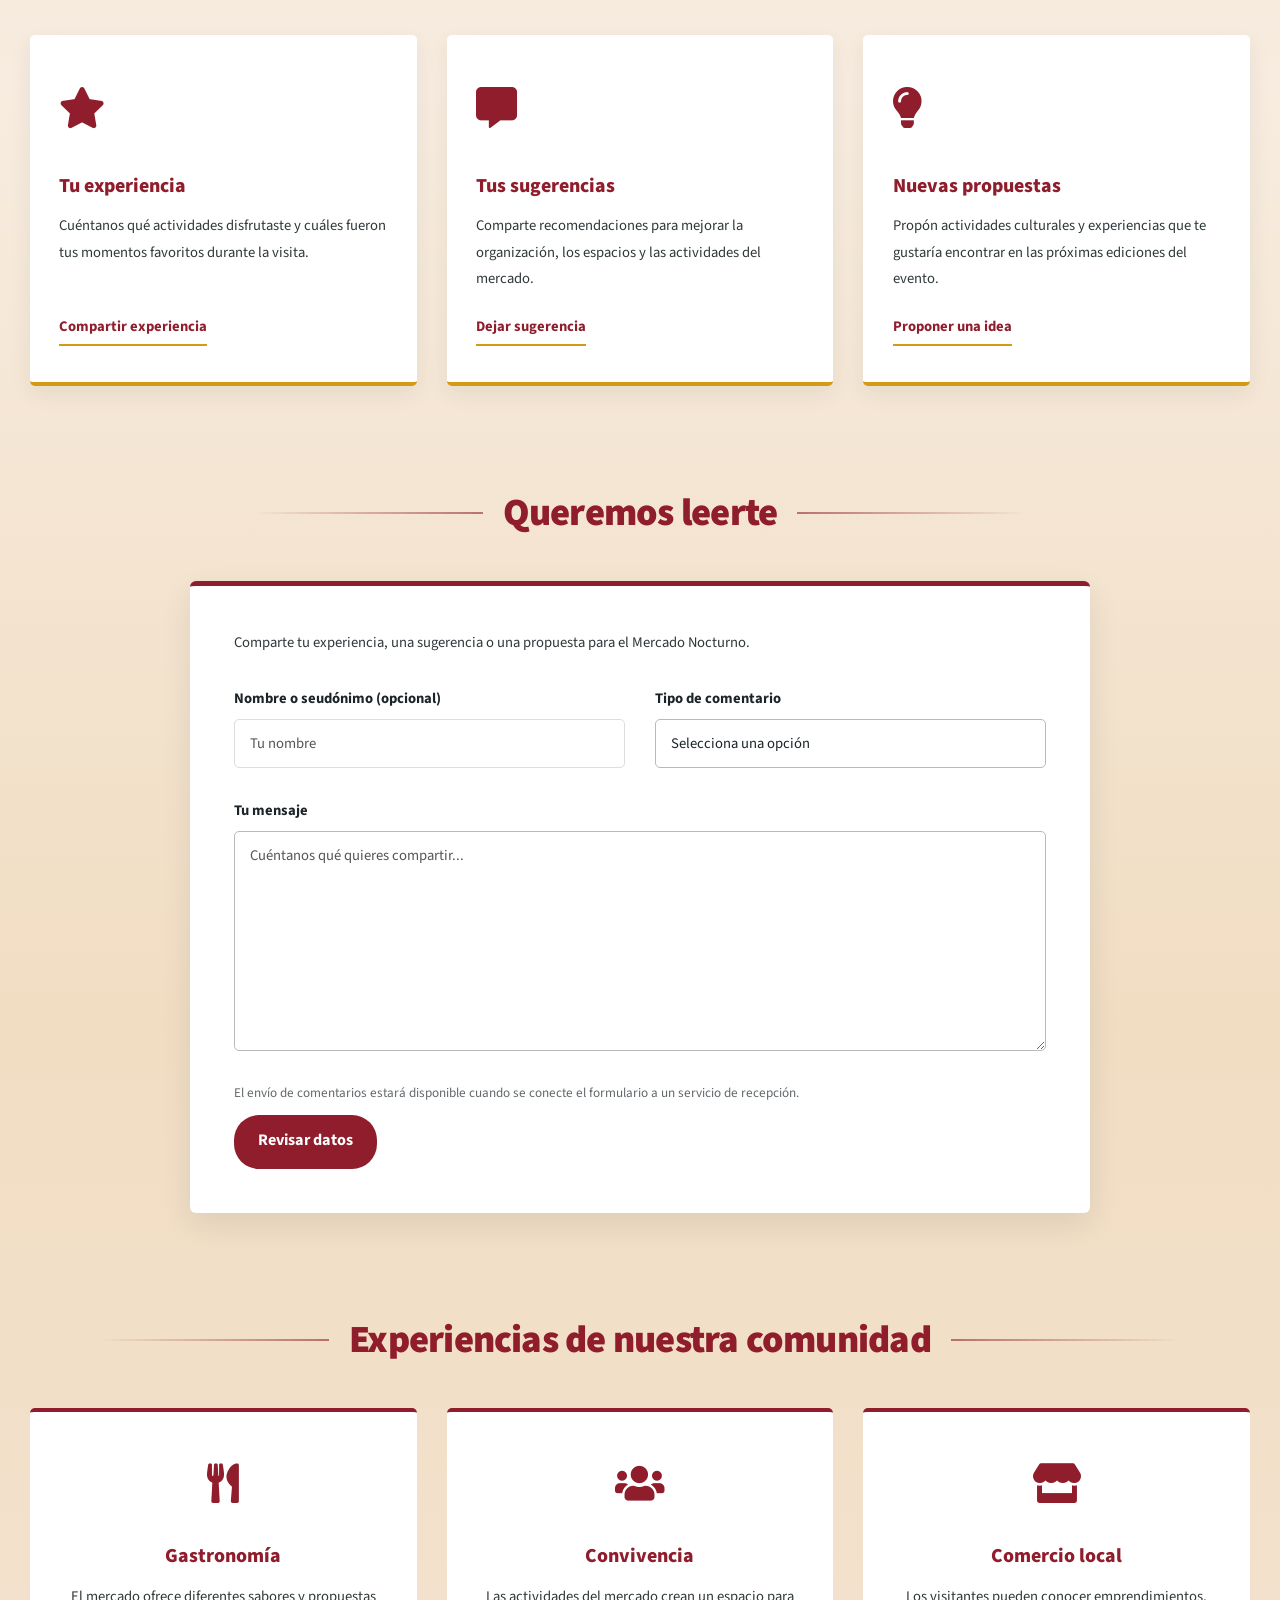
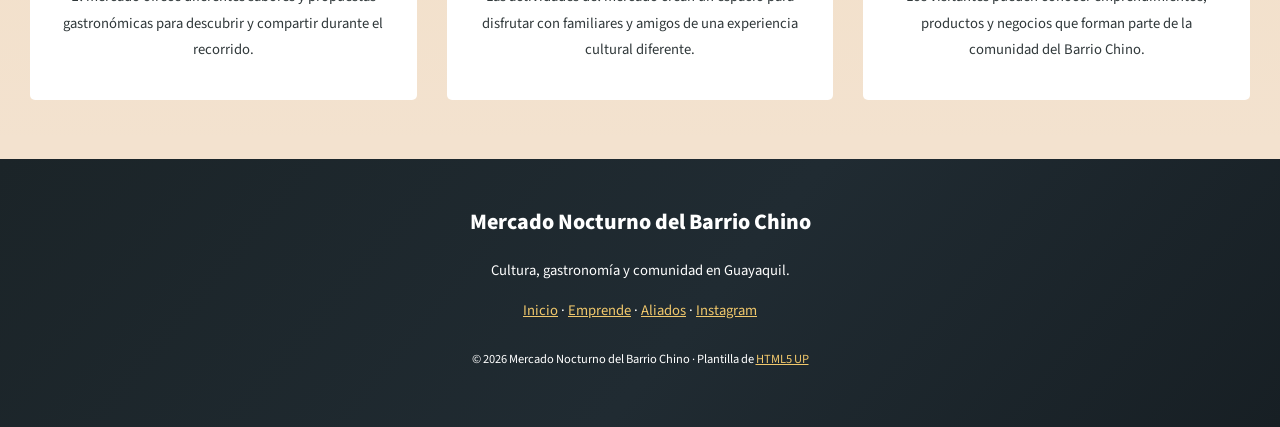
==== commit d83fdae1: "correccion" ====
--- a/comunidad.html
+++ b/comunidad.html
@@ -7,7 +7,7 @@
     <meta name="description" content="Comparte tus experiencias y opiniones sobre el Mercado Nocturno del Barrio Chino.">
     <title>Comunidad | Mercado Nocturno del Barrio Chino</title>
     <link rel="stylesheet" href="dopetrope/assets/css/main.css">
-    <link rel="stylesheet" href="css/general.css">
+    <link rel="stylesheet" href="css/general.css?v=20261025-3">
     <link rel="stylesheet" href="css/comunidad.css">
 </head>
 
--- a/css/general.css
+++ b/css/general.css
@@ -11,22 +11,14 @@
     --texto: #30383a;
 
     --fondo-continuo:
-        radial-gradient(
-            ellipse at 80% 25%,
-            rgba(255, 255, 255, 0.65),
-            transparent 55%
+        linear-gradient(
+            180deg,
+            rgba(255, 255, 255, 0) 0%,
+            rgba(255, 255, 255, 0.34) 32%,
+            rgba(211, 154, 24, 0.07) 70%,
+            rgba(255, 255, 255, 0) 100%
         ),
-        radial-gradient(
-            ellipse at 15% 75%,
-            rgba(215, 174, 127, 0.13),
-            transparent 60%
-        ),
-        linear-gradient(
-            90deg,
-            #f3e9dc 0%,
-            #f1e7db 50%,
-            #f6eee5 100%
-        );
+        #f3e2cf;
 }
 
 /* BASE */
@@ -84,13 +76,14 @@
 #main > .seccion {
     position: relative;
     margin: 0;
-    padding: 5em 0;
+    padding: 4em 0;
     border: 0;
     scroll-margin-top: 2em;
 }
 
 #main > .seccion + .seccion {
     border-top: 0;
+    padding-top: 3em;
 }
 
 /* Los fondos claros usan el degradado de #main */
@@ -140,12 +133,13 @@
     content: "";
     display: block;
     flex: 1;
+    min-width: 45px;
     max-width: 230px;
-    height: 1px;
+    height: 2px;
     background: linear-gradient(
         90deg,
         transparent,
-        rgba(143, 29, 44, 0.50)
+        rgba(143, 29, 44, 0.58)
     );
 }
 
@@ -218,11 +212,15 @@
 #header {
     position: relative;
     z-index: 100;
-    padding-top: 1.35em;
+    height: 235px;
+    margin: 0;
+    padding: 2em 0 1.35em;
+    box-sizing: border-box;
     background:
         radial-gradient(circle at 18% 0%, rgba(211, 154, 24, 0.11), transparent 30%),
         linear-gradient(120deg, #15232c 0%, #203746 55%, #18262f 100%);
-    border-bottom: 2px solid rgba(211, 154, 24, 0.85);
+    border: 0;
+    box-shadow: none;
 }
 
 .marca {
@@ -232,6 +230,8 @@
 
 .marca h1 {
     margin-bottom: 0.25em;
+    font-size: clamp(2.5em, 3.4vw, 3.2em);
+    line-height: 1.08;
 }
 
 .marca h1 a {
@@ -282,11 +282,14 @@
 /* BANNERS INTERIORES */
 
 .banner-auxiliar {
-    min-height: 500px;
+    min-height: calc(100vh - 235px);
+    min-height: calc(100svh - 235px);
     display: flex;
     align-items: center;
-    padding: 5em 0;
-    margin-bottom: 0;
+    padding: 4em 0;
+    margin: 0 !important;
+    border: 0 !important;
+    box-sizing: border-box;
     background-color: var(--carbon);
     background-position: center;
     background-size: cover;
@@ -529,12 +532,18 @@
 
 @media screen and (max-width: 980px) {
 
+    #header {
+        height: 220px;
+        padding-bottom: 1.1em;
+    }
+
     #main > .seccion {
         padding: 3.5em 0;
     }
 
     .banner-auxiliar {
-        min-height: 420px;
+        min-height: calc(100vh - 220px);
+        min-height: calc(100svh - 220px);
         padding: 4em 0;
     }
 
@@ -555,6 +564,11 @@
 
 @media screen and (max-width: 736px) {
 
+    #header {
+        height: 105px;
+        padding: 1.25em 0 0.8em;
+    }
+
     #main > .seccion {
         padding: 3em 0;
     }
@@ -564,7 +578,8 @@
     }
 
     .banner-auxiliar {
-        min-height: 360px;
+        min-height: calc(100vh - 105px);
+        min-height: calc(100svh - 105px);
         padding: 3em 0;
     }
 
@@ -591,6 +606,7 @@
 
     #main header.major::before,
     #main header.major::after {
+        min-width: 20px;
         max-width: 55px;
     }
 
